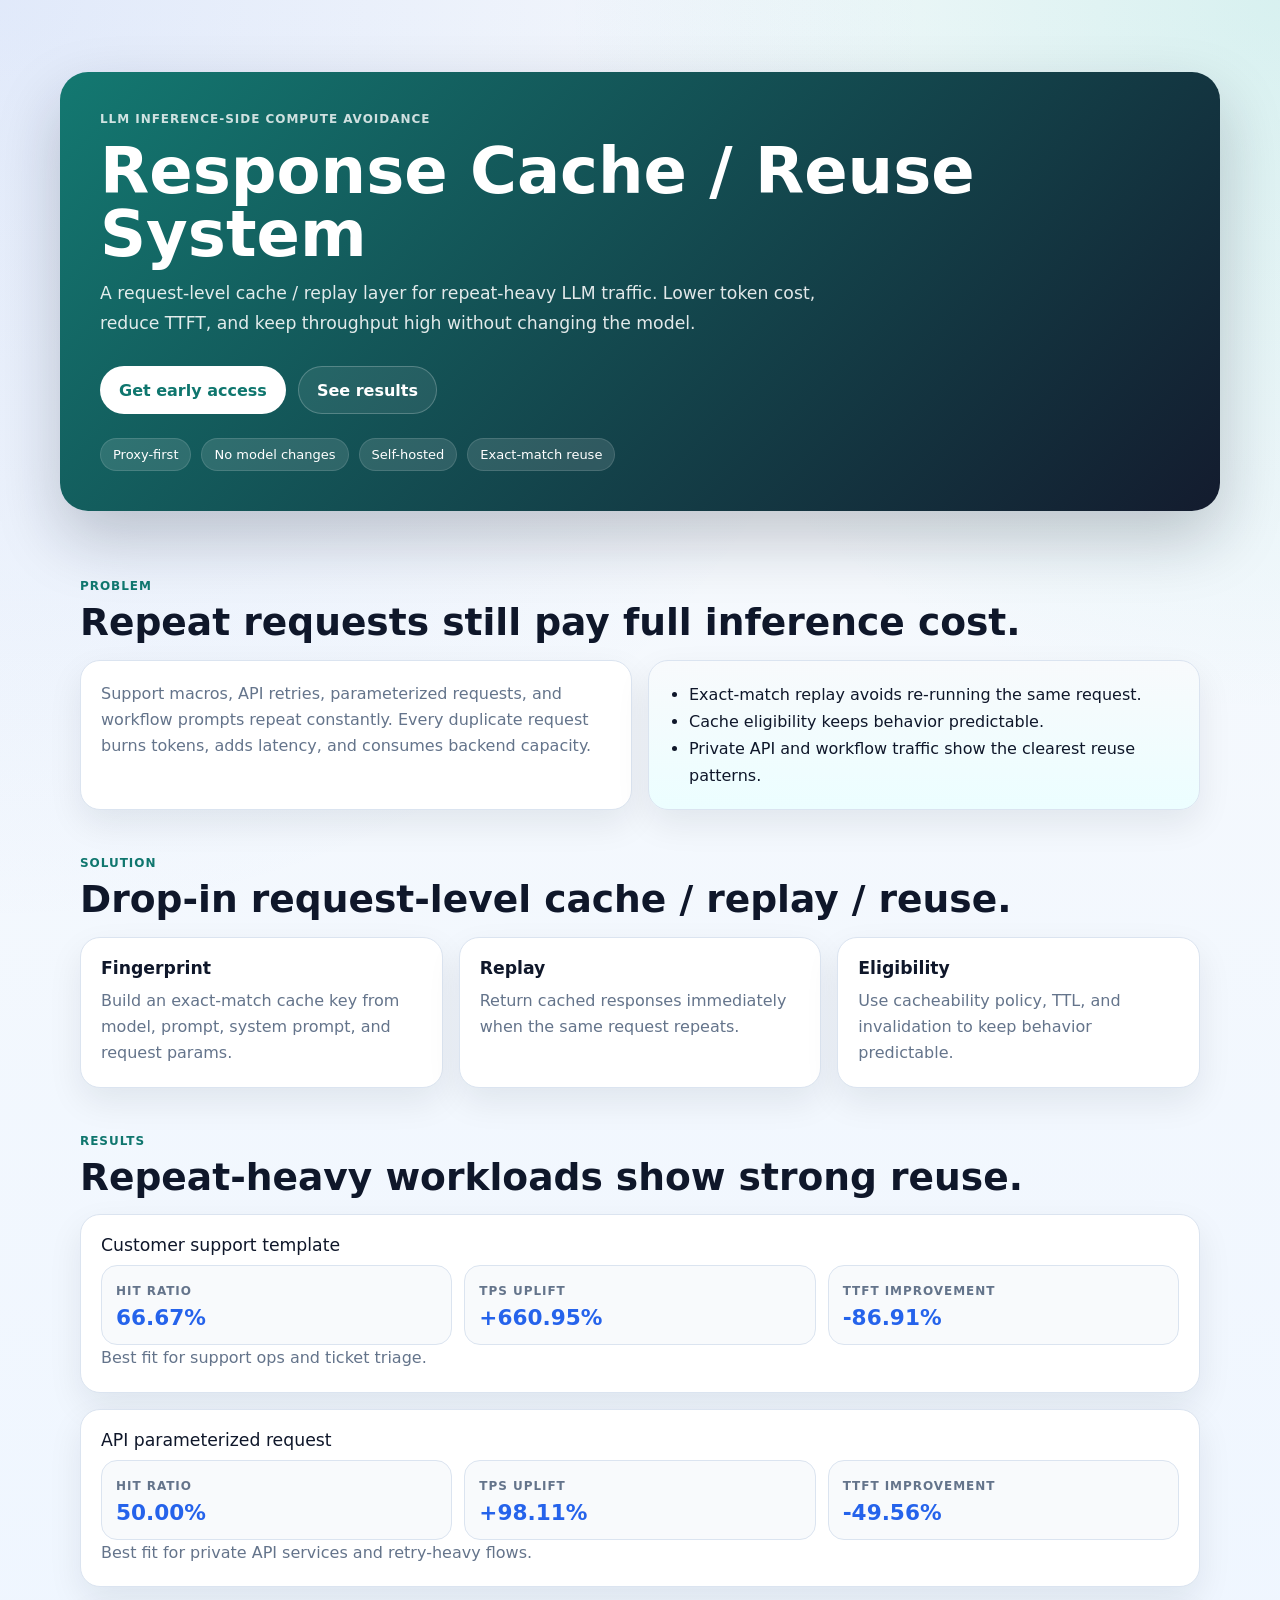
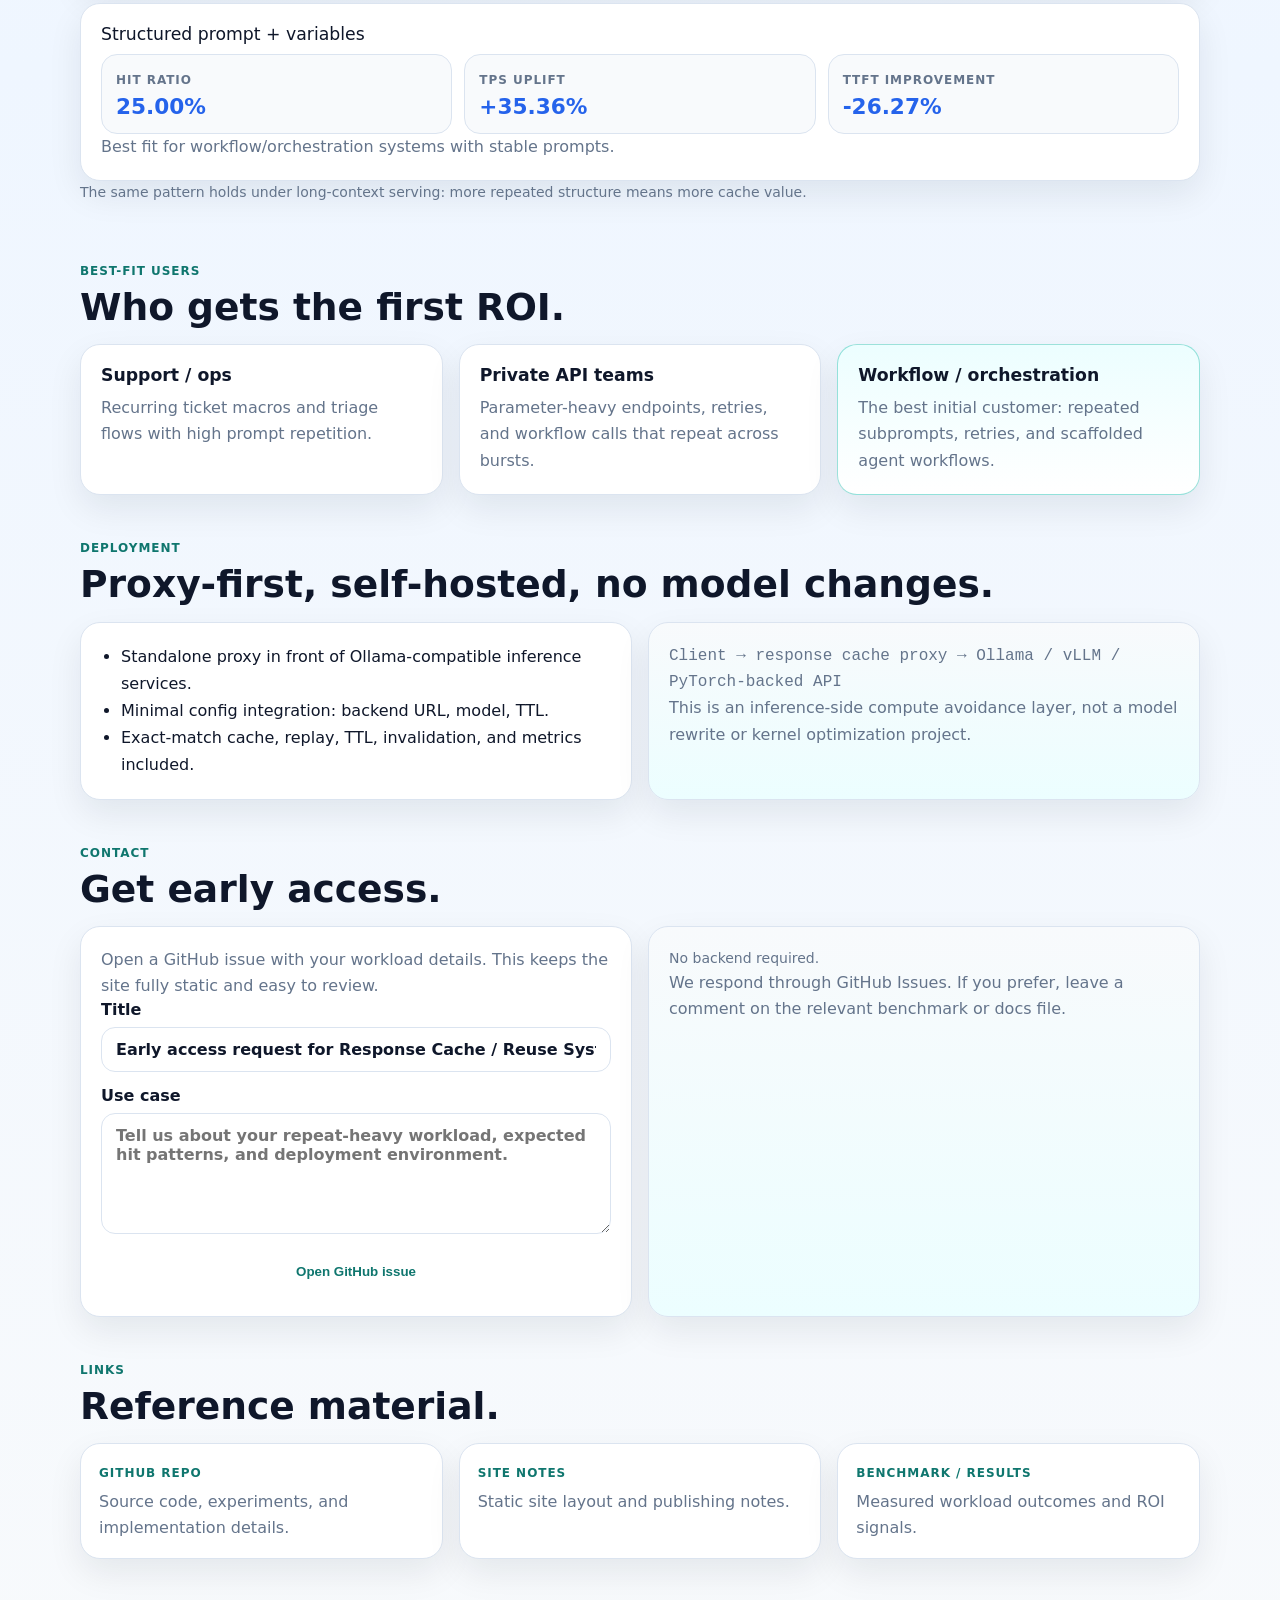
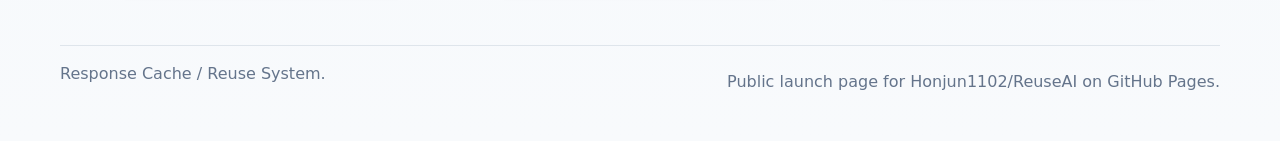
==== index.html @ e34b6282 "Initial public ReuseAI site" ====
<!doctype html>
<html lang="en">
<head>
  <meta charset="utf-8" />
  <meta name="viewport" content="width=device-width, initial-scale=1" />
  <meta name="description" content="Response Cache / Reuse System for repeat-heavy LLM workloads. A proxy-first request cache that reduces repeat inference cost and improves TTFT, throughput, and token cost." />
  <title>Response Cache / Reuse System</title>
  <link rel="stylesheet" href="styles.css" />
</head>
<body>
  <header class="hero">
    <div class="hero__inner">
      <div class="eyebrow">LLM inference-side compute avoidance</div>
      <h1>Response Cache / Reuse System</h1>
      <p class="hero__lede">
        A request-level cache / replay layer for repeat-heavy LLM traffic. Lower token cost, reduce TTFT,
        and keep throughput high without changing the model.
      </p>
      <div class="hero__actions">
        <a class="btn btn--primary" href="#contact">Get early access</a>
        <a class="btn btn--ghost" href="#results">See results</a>
      </div>
      <div class="hero__meta">
        <span>Proxy-first</span>
        <span>No model changes</span>
        <span>Self-hosted</span>
        <span>Exact-match reuse</span>
      </div>
    </div>
  </header>

  <main class="page">
    <section class="section" id="problem">
      <div class="section__heading">
        <span class="section__eyebrow">Problem</span>
        <h2>Repeat requests still pay full inference cost.</h2>
      </div>
      <div class="grid grid--2">
        <article class="panel">
          <p>
            Support macros, API retries, parameterized requests, and workflow prompts repeat constantly.
            Every duplicate request burns tokens, adds latency, and consumes backend capacity.
          </p>
        </article>
        <article class="panel panel--accent">
          <ul class="checklist">
            <li>Exact-match replay avoids re-running the same request.</li>
            <li>Cache eligibility keeps behavior predictable.</li>
            <li>Private API and workflow traffic show the clearest reuse patterns.</li>
          </ul>
        </article>
      </div>
    </section>

    <section class="section" id="solution">
      <div class="section__heading">
        <span class="section__eyebrow">Solution</span>
        <h2>Drop-in request-level cache / replay / reuse.</h2>
      </div>
      <div class="grid grid--3">
        <article class="feature">
          <h3>Fingerprint</h3>
          <p>Build an exact-match cache key from model, prompt, system prompt, and request params.</p>
        </article>
        <article class="feature">
          <h3>Replay</h3>
          <p>Return cached responses immediately when the same request repeats.</p>
        </article>
        <article class="feature">
          <h3>Eligibility</h3>
          <p>Use cacheability policy, TTL, and invalidation to keep behavior predictable.</p>
        </article>
      </div>
    </section>

    <section class="section" id="results">
      <div class="section__heading">
        <span class="section__eyebrow">Results</span>
        <h2>Repeat-heavy workloads show strong reuse.</h2>
      </div>
      <div class="results-grid">
        <article class="result-card">
          <div class="result-card__title">Customer support template</div>
          <div class="metric-row">
            <div class="metric">
              <span class="metric__label">Hit ratio</span>
              <span class="metric__value">66.67%</span>
            </div>
            <div class="metric">
              <span class="metric__label">TPS uplift</span>
              <span class="metric__value">+660.95%</span>
            </div>
            <div class="metric">
              <span class="metric__label">TTFT improvement</span>
              <span class="metric__value">-86.91%</span>
            </div>
          </div>
          <p class="result-card__note">Best fit for support ops and ticket triage.</p>
        </article>

        <article class="result-card">
          <div class="result-card__title">API parameterized request</div>
          <div class="metric-row">
            <div class="metric">
              <span class="metric__label">Hit ratio</span>
              <span class="metric__value">50.00%</span>
            </div>
            <div class="metric">
              <span class="metric__label">TPS uplift</span>
              <span class="metric__value">+98.11%</span>
            </div>
            <div class="metric">
              <span class="metric__label">TTFT improvement</span>
              <span class="metric__value">-49.56%</span>
            </div>
          </div>
          <p class="result-card__note">Best fit for private API services and retry-heavy flows.</p>
        </article>

        <article class="result-card">
          <div class="result-card__title">Structured prompt + variables</div>
          <div class="metric-row">
            <div class="metric">
              <span class="metric__label">Hit ratio</span>
              <span class="metric__value">25.00%</span>
            </div>
            <div class="metric">
              <span class="metric__label">TPS uplift</span>
              <span class="metric__value">+35.36%</span>
            </div>
            <div class="metric">
              <span class="metric__label">TTFT improvement</span>
              <span class="metric__value">-26.27%</span>
            </div>
          </div>
          <p class="result-card__note">Best fit for workflow/orchestration systems with stable prompts.</p>
        </article>
      </div>
      <p class="section__note">
        The same pattern holds under long-context serving: more repeated structure means more cache value.
      </p>
    </section>

    <section class="section" id="users">
      <div class="section__heading">
        <span class="section__eyebrow">Best-fit users</span>
        <h2>Who gets the first ROI.</h2>
      </div>
      <div class="grid grid--3">
        <article class="persona">
          <h3>Support / ops</h3>
          <p>Recurring ticket macros and triage flows with high prompt repetition.</p>
        </article>
        <article class="persona">
          <h3>Private API teams</h3>
          <p>Parameter-heavy endpoints, retries, and workflow calls that repeat across bursts.</p>
        </article>
        <article class="persona persona--primary">
          <h3>Workflow / orchestration</h3>
          <p>The best initial customer: repeated subprompts, retries, and scaffolded agent workflows.</p>
        </article>
      </div>
    </section>

    <section class="section" id="deployment">
      <div class="section__heading">
        <span class="section__eyebrow">Deployment</span>
        <h2>Proxy-first, self-hosted, no model changes.</h2>
      </div>
      <div class="grid grid--2">
        <article class="panel">
          <ul class="checklist">
            <li>Standalone proxy in front of Ollama-compatible inference services.</li>
            <li>Minimal config integration: backend URL, model, TTL.</li>
            <li>Exact-match cache, replay, TTL, invalidation, and metrics included.</li>
          </ul>
        </article>
        <article class="panel panel--accent">
          <p class="mono">
            Client → response cache proxy → Ollama / vLLM / PyTorch-backed API
          </p>
          <p>
            This is an inference-side compute avoidance layer, not a model rewrite or kernel optimization project.
          </p>
        </article>
      </div>
    </section>

    <section class="section" id="contact">
      <div class="section__heading">
        <span class="section__eyebrow">Contact</span>
        <h2>Get early access.</h2>
      </div>
      <div class="grid grid--2">
        <article class="panel">
          <p>Open a GitHub issue with your workload details. This keeps the site fully static and easy to review.</p>
          <form class="contact-form" action="https://github.com/Honjun1102/reuseai-site/issues/new" method="get" target="_blank" rel="noreferrer">
            <input type="hidden" name="labels" value="early-access" />
            <label>
              Title
              <input type="text" name="title" value="Early access request for Response Cache / Reuse System" />
            </label>
            <label>
              Use case
              <textarea name="body" rows="5" placeholder="Tell us about your repeat-heavy workload, expected hit patterns, and deployment environment."></textarea>
            </label>
            <button class="btn btn--primary" type="submit">Open GitHub issue</button>
          </form>
        </article>
        <article class="panel panel--accent">
          <p class="section__note">No backend required.</p>
          <p>We respond through GitHub Issues. If you prefer, leave a comment on the relevant benchmark or docs file.</p>
        </article>
      </div>
    </section>

    <section class="section" id="links">
      <div class="section__heading">
        <span class="section__eyebrow">Links</span>
        <h2>Reference material.</h2>
      </div>
      <div class="grid grid--3">
        <a class="link-card" href="https://github.com/Honjun1102/reuseai-site" target="_blank" rel="noreferrer">
          <span class="link-card__label">GitHub repo</span>
          <span class="link-card__text">Source code, experiments, and implementation details.</span>
        </a>
        <a class="link-card" href="site_public/README.md" target="_blank" rel="noreferrer">
          <span class="link-card__label">Site notes</span>
          <span class="link-card__text">Static site layout and publishing notes.</span>
        </a>
        <a class="link-card" href="https://github.com/Honjun1102/reuseai-site#results" target="_blank" rel="noreferrer">
          <span class="link-card__label">Benchmark / results</span>
          <span class="link-card__text">Measured workload outcomes and ROI signals.</span>
        </a>
      </div>
    </section>
  </main>

  <footer class="footer">
    <div class="footer__inner">
      <p>Response Cache / Reuse System.</p>
      <p class="footer__small">Public launch page for Honjun1102/ReuseAI on GitHub Pages.</p>
    </div>
  </footer>
</body>
</html>
---- styles.css ----
:root {
  --bg: #f8fafc;
  --bg-strong: #0f172a;
  --panel: #ffffff;
  --panel-2: #eff6ff;
  --border: #dbe4f0;
  --text: #0f172a;
  --muted: #64748b;
  --brand: #0f766e;
  --brand-2: #2563eb;
  --accent: #14b8a6;
  --shadow: 0 14px 34px rgba(15, 23, 42, 0.08);
  --radius-xl: 28px;
  --radius-lg: 20px;
  --radius-md: 16px;
  --radius-sm: 12px;
}

* { box-sizing: border-box; }

html {
  scroll-behavior: smooth;
}

body {
  margin: 0;
  font-family: Inter, ui-sans-serif, system-ui, -apple-system, BlinkMacSystemFont, "Segoe UI", sans-serif;
  color: var(--text);
  background:
    radial-gradient(circle at top left, rgba(37, 99, 235, 0.11), transparent 26%),
    radial-gradient(circle at top right, rgba(20, 184, 166, 0.14), transparent 20%),
    linear-gradient(180deg, #f8fafc 0%, #eff6ff 50%, #f8fafc 100%);
}

a {
  color: inherit;
}

.hero {
  padding: 72px 20px 24px;
}

.hero__inner,
.page,
.footer__inner {
  max-width: 1160px;
  margin: 0 auto;
}

.hero__inner {
  padding: 40px;
  border-radius: var(--radius-xl);
  background: linear-gradient(135deg, rgba(15, 118, 110, 0.98), rgba(15, 23, 42, 0.98));
  color: white;
  box-shadow: 0 28px 64px rgba(15, 23, 42, 0.22);
}

.eyebrow,
.section__eyebrow,
.link-card__label,
.metric__label {
  text-transform: uppercase;
  letter-spacing: 0.08em;
  font-size: 12px;
  font-weight: 800;
}

.eyebrow {
  color: rgba(255, 255, 255, 0.8);
}

h1,
h2,
h3,
p {
  margin-top: 0;
}

h1 {
  font-size: clamp(2.5rem, 5vw, 4.6rem);
  line-height: 0.98;
  margin: 14px 0 14px;
}

.hero__lede {
  max-width: 760px;
  font-size: 1.08rem;
  line-height: 1.7;
  color: rgba(255, 255, 255, 0.88);
}

.hero__actions {
  display: flex;
  flex-wrap: wrap;
  gap: 12px;
  margin-top: 28px;
}

.btn {
  display: inline-flex;
  align-items: center;
  justify-content: center;
  min-height: 48px;
  padding: 0 18px;
  border-radius: 999px;
  text-decoration: none;
  font-weight: 700;
  border: 1px solid transparent;
}

.btn--primary {
  background: white;
  color: var(--brand);
}

.btn--ghost {
  background: rgba(255, 255, 255, 0.08);
  color: white;
  border-color: rgba(255, 255, 255, 0.22);
}

.hero__meta {
  display: flex;
  flex-wrap: wrap;
  gap: 10px;
  margin-top: 24px;
}

.hero__meta span {
  padding: 8px 12px;
  border-radius: 999px;
  background: rgba(255, 255, 255, 0.12);
  border: 1px solid rgba(255, 255, 255, 0.12);
  font-size: 13px;
}

.page {
  padding: 8px 20px 56px;
}

.section {
  margin-top: 22px;
  padding: 10px 0;
}

.section__heading {
  margin: 0 0 16px;
}

.section__eyebrow {
  color: var(--brand);
}

.section h2 {
  margin: 8px 0 0;
  font-size: clamp(1.5rem, 3vw, 2.35rem);
  line-height: 1.1;
}

.section__note {
  color: var(--muted);
  font-size: 14px;
  line-height: 1.6;
}

.grid {
  display: grid;
  gap: 16px;
}

.grid--2 {
  grid-template-columns: repeat(2, minmax(0, 1fr));
}

.grid--3 {
  grid-template-columns: repeat(3, minmax(0, 1fr));
}

.panel,
.feature,
.persona,
.result-card,
.link-card {
  background: var(--panel);
  border: 1px solid var(--border);
  border-radius: var(--radius-lg);
  box-shadow: var(--shadow);
}

.panel,
.feature,
.persona {
  padding: 20px;
}

.panel--accent {
  background: linear-gradient(180deg, #f8fafc 0%, #ecfeff 100%);
}

.checklist {
  margin: 0;
  padding-left: 20px;
  line-height: 1.7;
  color: var(--text);
}

.feature h3,
.persona h3,
.result-card__title {
  margin-bottom: 10px;
  font-size: 1.08rem;
}

.feature p,
.persona p,
.panel p,
.result-card__note {
  color: var(--muted);
  line-height: 1.65;
  margin-bottom: 0;
}

.results-grid {
  display: grid;
  gap: 16px;
}

.result-card {
  padding: 20px;
}

.metric-row {
  display: grid;
  grid-template-columns: repeat(3, minmax(0, 1fr));
  gap: 12px;
}

.metric {
  padding: 14px;
  border-radius: var(--radius-md);
  background: #f8fafc;
  border: 1px solid var(--border);
}

.metric__label {
  color: var(--muted);
}

.metric__value {
  display: block;
  margin-top: 6px;
  font-size: 1.35rem;
  font-weight: 800;
  color: var(--brand-2);
}

.link-card {
  display: block;
  text-decoration: none;
  padding: 18px;
  transition: transform 0.15s ease, border-color 0.15s ease;
}

.link-card:hover {
  transform: translateY(-2px);
  border-color: rgba(37, 99, 235, 0.42);
}

.link-card__label {
  color: var(--brand);
}

.link-card__text {
  display: block;
  margin-top: 8px;
  color: var(--muted);
  line-height: 1.6;
}

.persona--primary {
  border-color: rgba(20, 184, 166, 0.42);
  background: linear-gradient(180deg, #ecfeff 0%, #ffffff 100%);
}

.mono {
  font-family: ui-monospace, SFMono-Regular, Menlo, Monaco, Consolas, monospace;
}

.contact-form {
  display: grid;
  gap: 14px;
}

.contact-form label {
  display: grid;
  gap: 8px;
  font-weight: 700;
  color: var(--text);
}

.contact-form input,
.contact-form textarea {
  width: 100%;
  border: 1px solid var(--border);
  border-radius: 14px;
  padding: 12px 14px;
  font: inherit;
  background: white;
  color: var(--text);
}

.contact-form input:focus,
.contact-form textarea:focus {
  outline: 2px solid rgba(37, 99, 235, 0.22);
  border-color: rgba(37, 99, 235, 0.48);
}

.footer {
  padding: 20px 20px 42px;
}

.footer__inner {
  padding-top: 18px;
  border-top: 1px solid rgba(148, 163, 184, 0.25);
  color: var(--muted);
  display: flex;
  flex-wrap: wrap;
  align-items: center;
  justify-content: space-between;
  gap: 10px;
}

.footer__small {
  margin-bottom: 0;
}

@media (max-width: 920px) {
  .grid--2,
  .grid--3,
  .metric-row {
    grid-template-columns: 1fr;
  }

  .hero {
    padding-top: 20px;
  }

  .hero__inner {
    padding: 28px 20px;
  }
}

@media (prefers-reduced-motion: reduce) {
  html {
    scroll-behavior: auto;
  }

  .link-card {
    transition: none;
  }
}
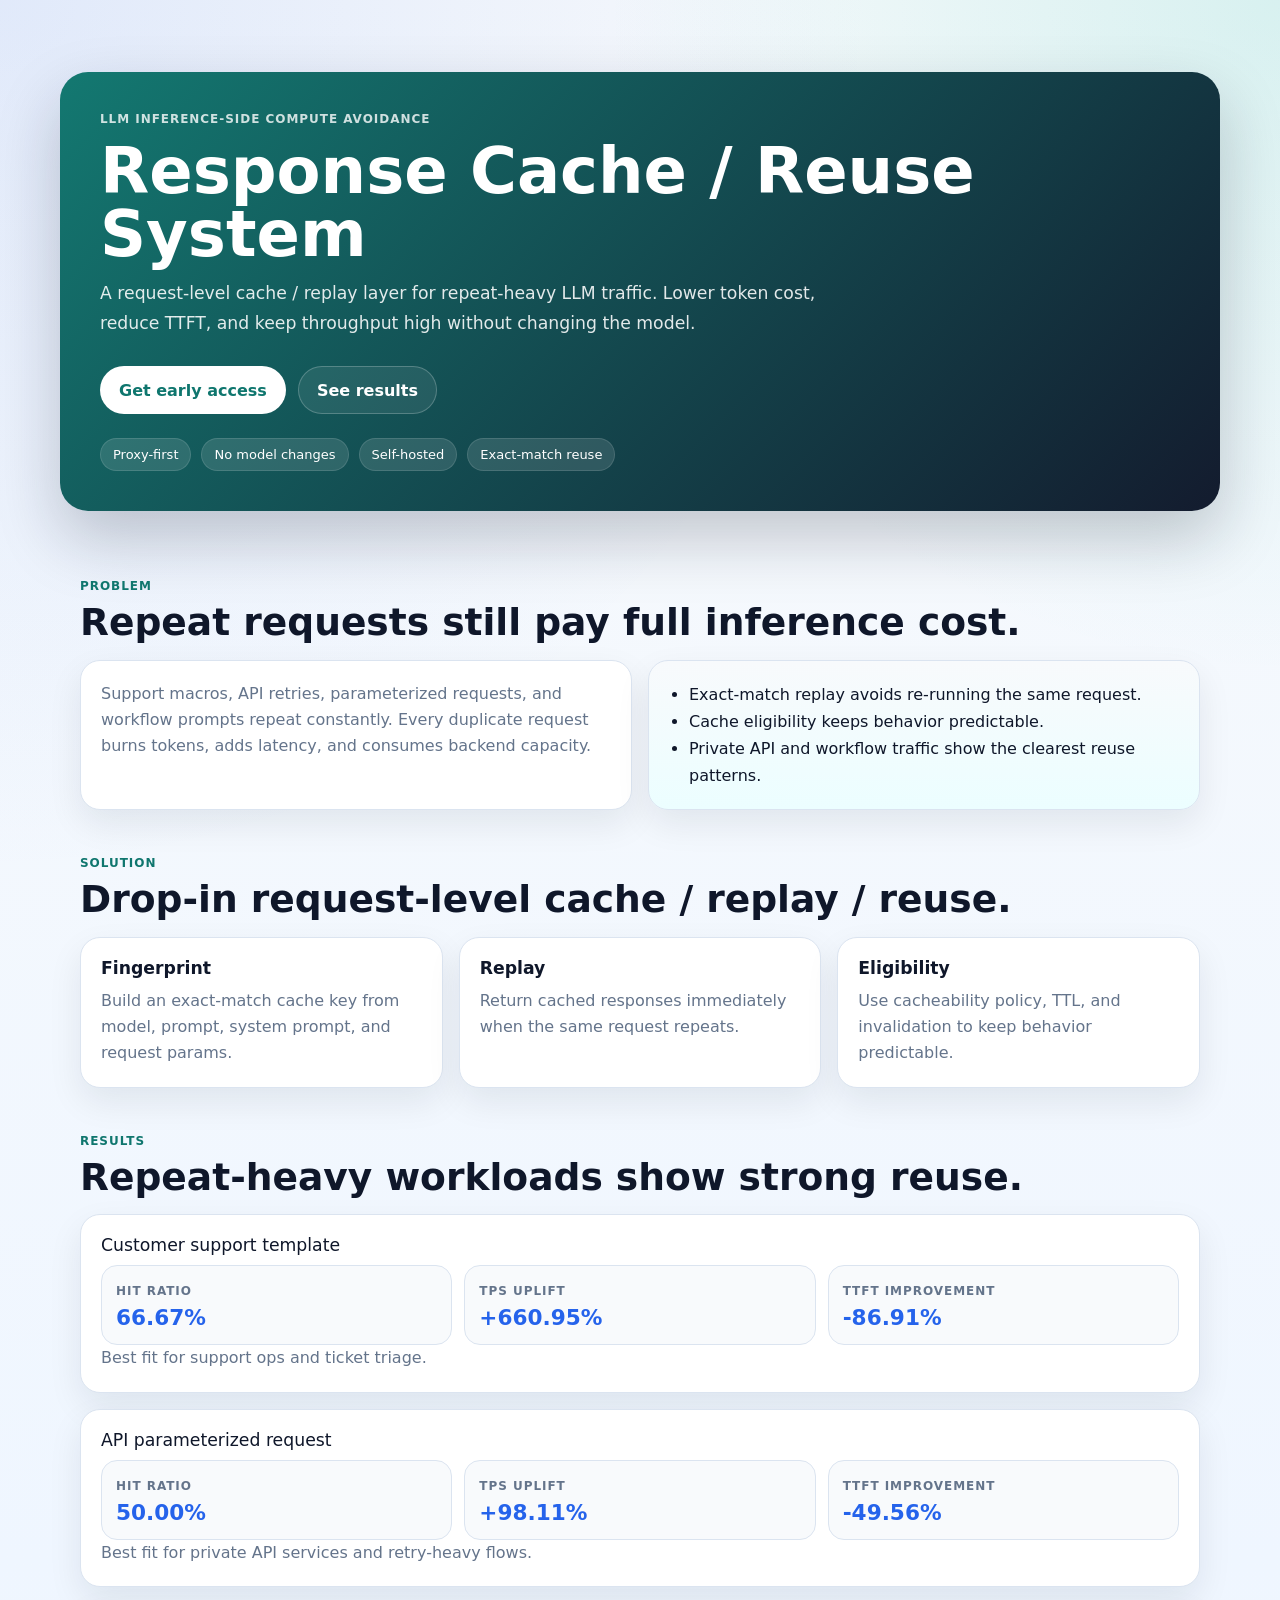
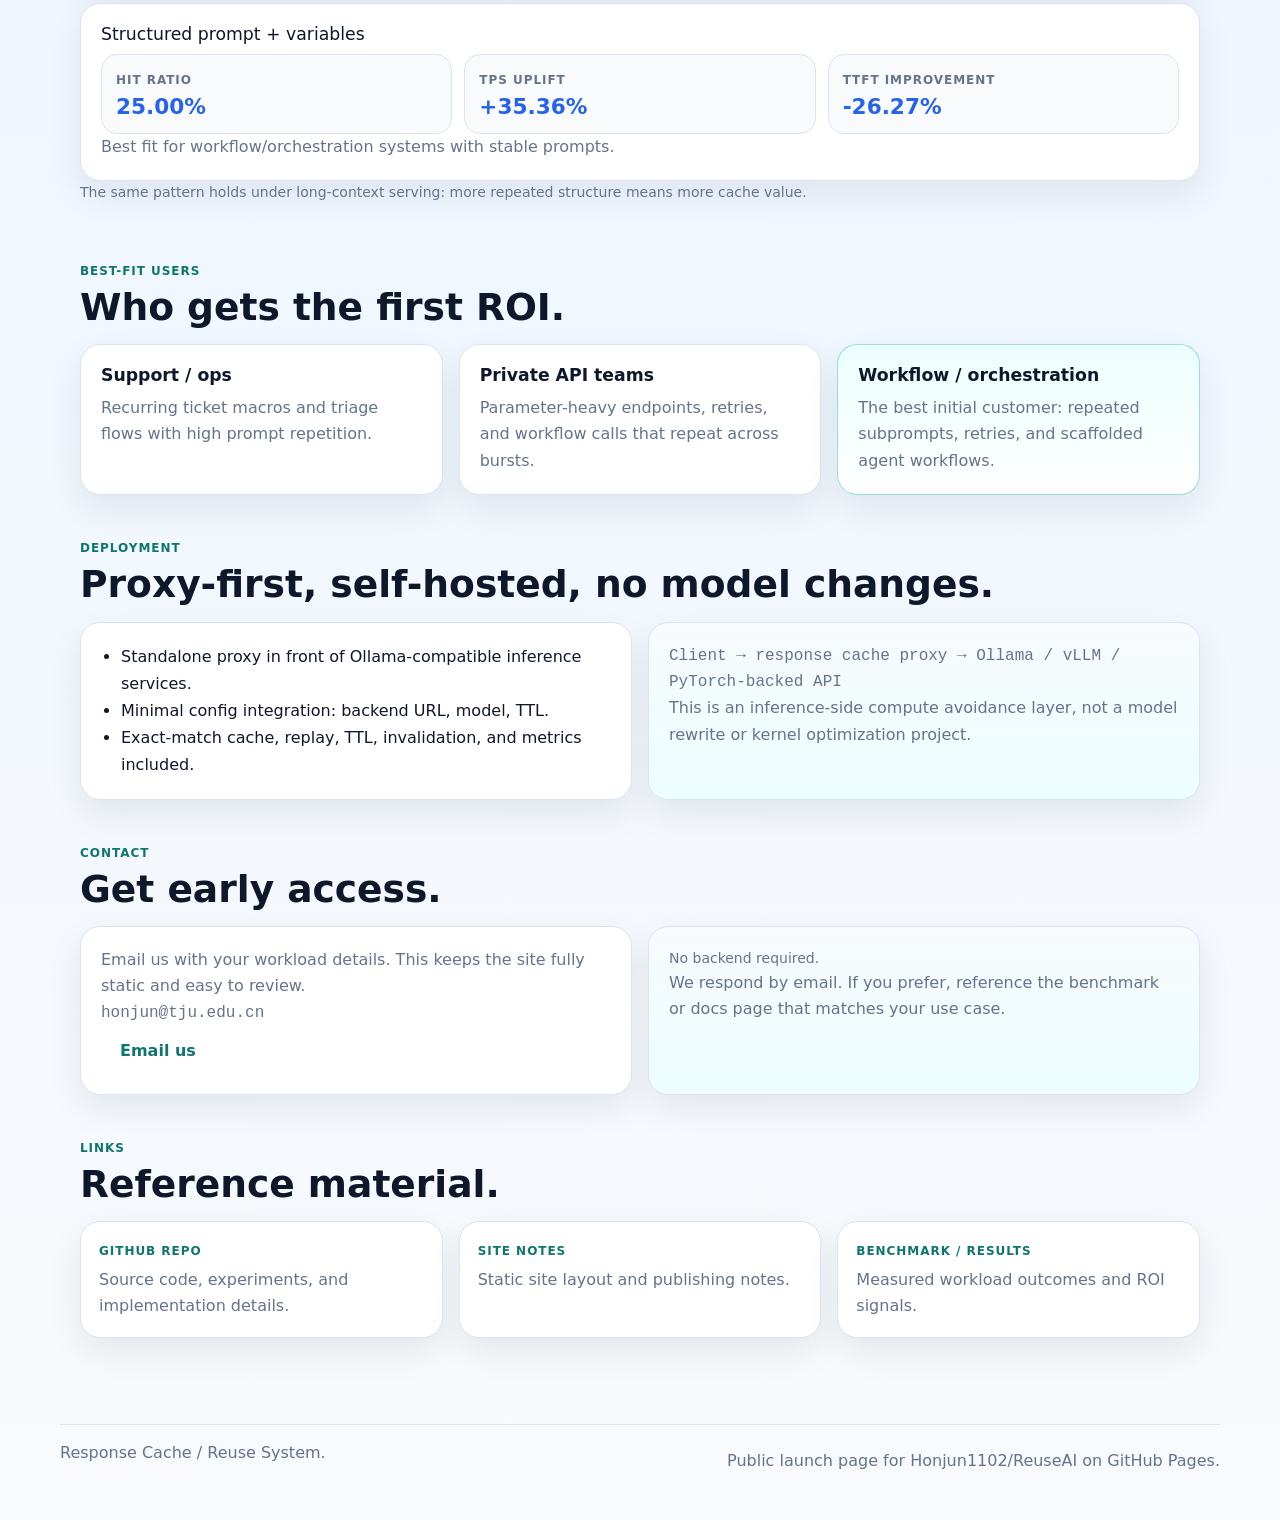
==== commit ef3b4a10: "Replace contact issue form with email" ====
--- a/index.html
+++ b/index.html
@@ -193,23 +193,18 @@
       </div>
       <div class="grid grid--2">
         <article class="panel">
-          <p>Open a GitHub issue with your workload details. This keeps the site fully static and easy to review.</p>
-          <form class="contact-form" action="https://github.com/Honjun1102/reuseai-site/issues/new" method="get" target="_blank" rel="noreferrer">
-            <input type="hidden" name="labels" value="early-access" />
-            <label>
-              Title
-              <input type="text" name="title" value="Early access request for Response Cache / Reuse System" />
-            </label>
-            <label>
-              Use case
-              <textarea name="body" rows="5" placeholder="Tell us about your repeat-heavy workload, expected hit patterns, and deployment environment."></textarea>
-            </label>
-            <button class="btn btn--primary" type="submit">Open GitHub issue</button>
-          </form>
+          <p>Email us with your workload details. This keeps the site fully static and easy to review.</p>
+          <p class="mono">honjun@tju.edu.cn</p>
+          <a
+            class="btn btn--primary"
+            href="mailto:honjun@tju.edu.cn?subject=Early%20access%20request%20for%20Response%20Cache%20%2F%20Reuse%20System&body=Tell%20us%20about%20your%20repeat-heavy%20workload%2C%20expected%20hit%20patterns%2C%20and%20deployment%20environment."
+          >
+            Email us
+          </a>
         </article>
         <article class="panel panel--accent">
           <p class="section__note">No backend required.</p>
-          <p>We respond through GitHub Issues. If you prefer, leave a comment on the relevant benchmark or docs file.</p>
+          <p>We respond by email. If you prefer, reference the benchmark or docs page that matches your use case.</p>
         </article>
       </div>
     </section>
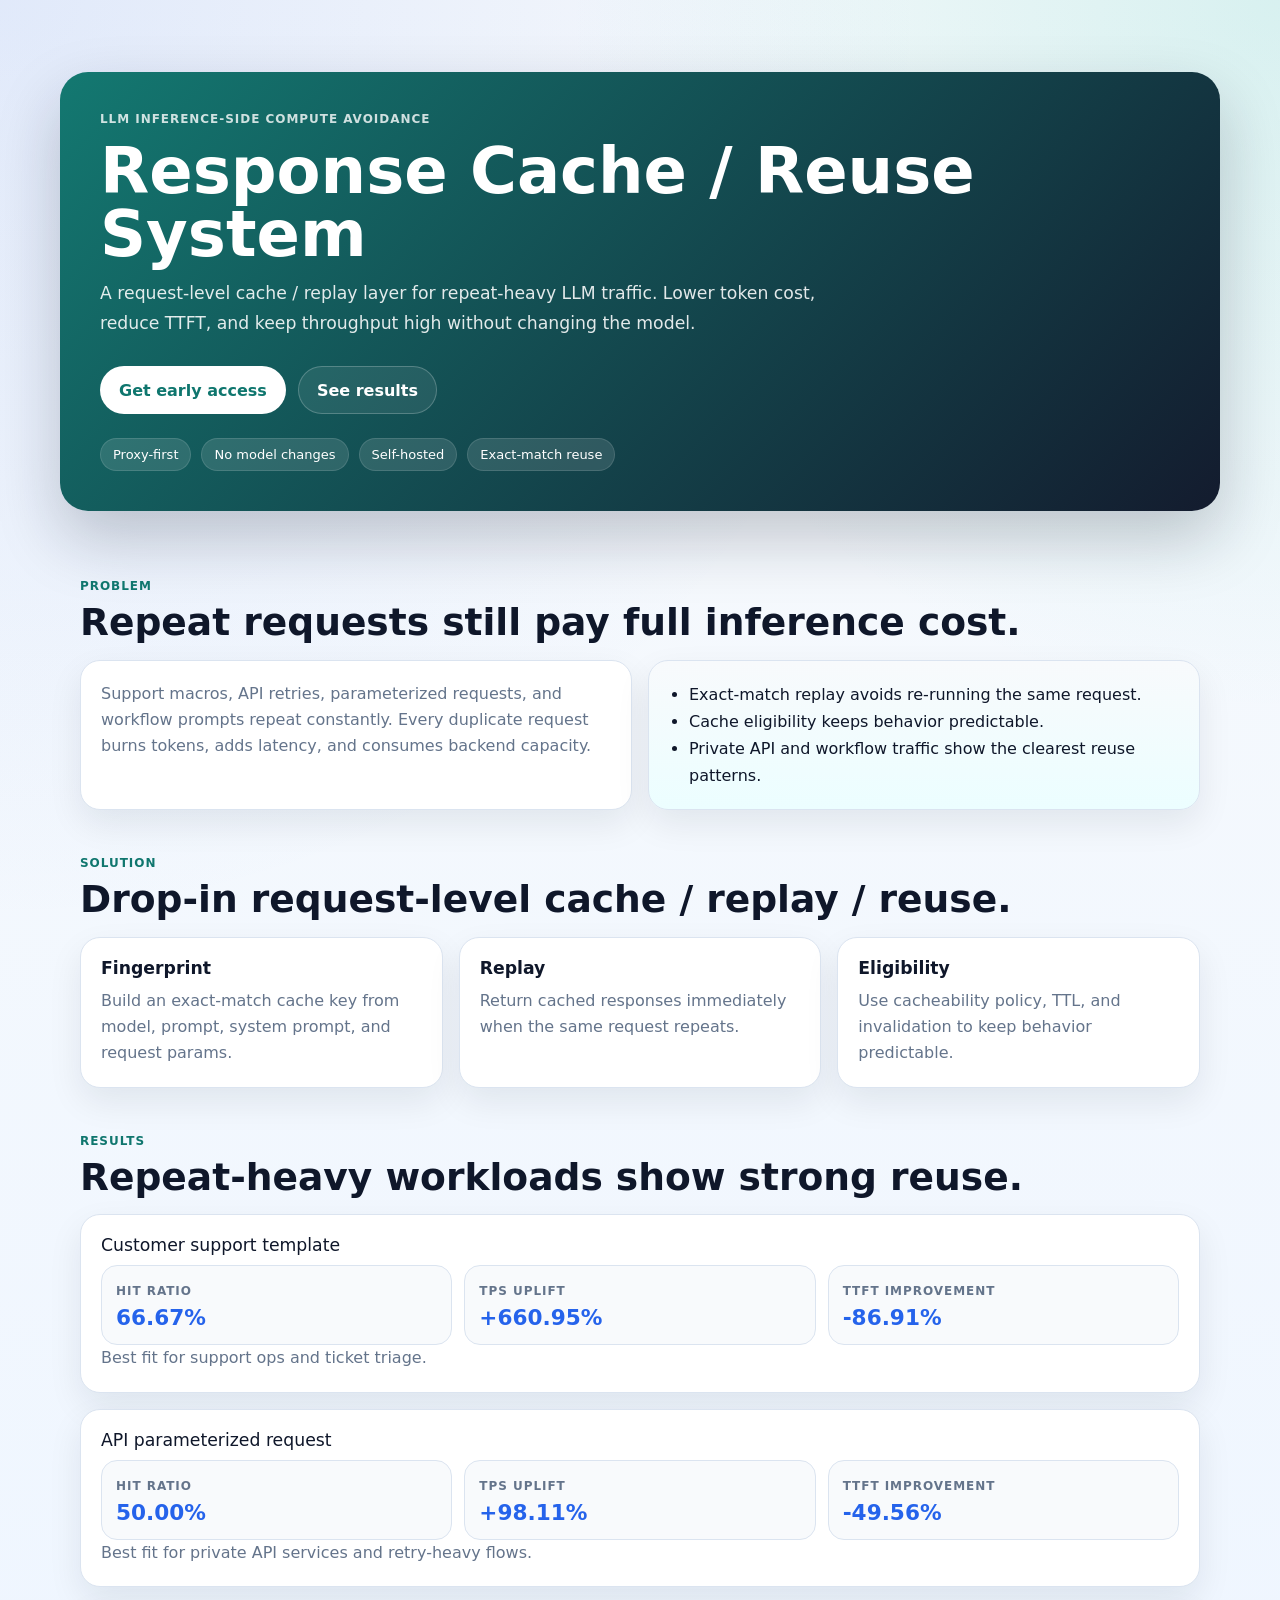
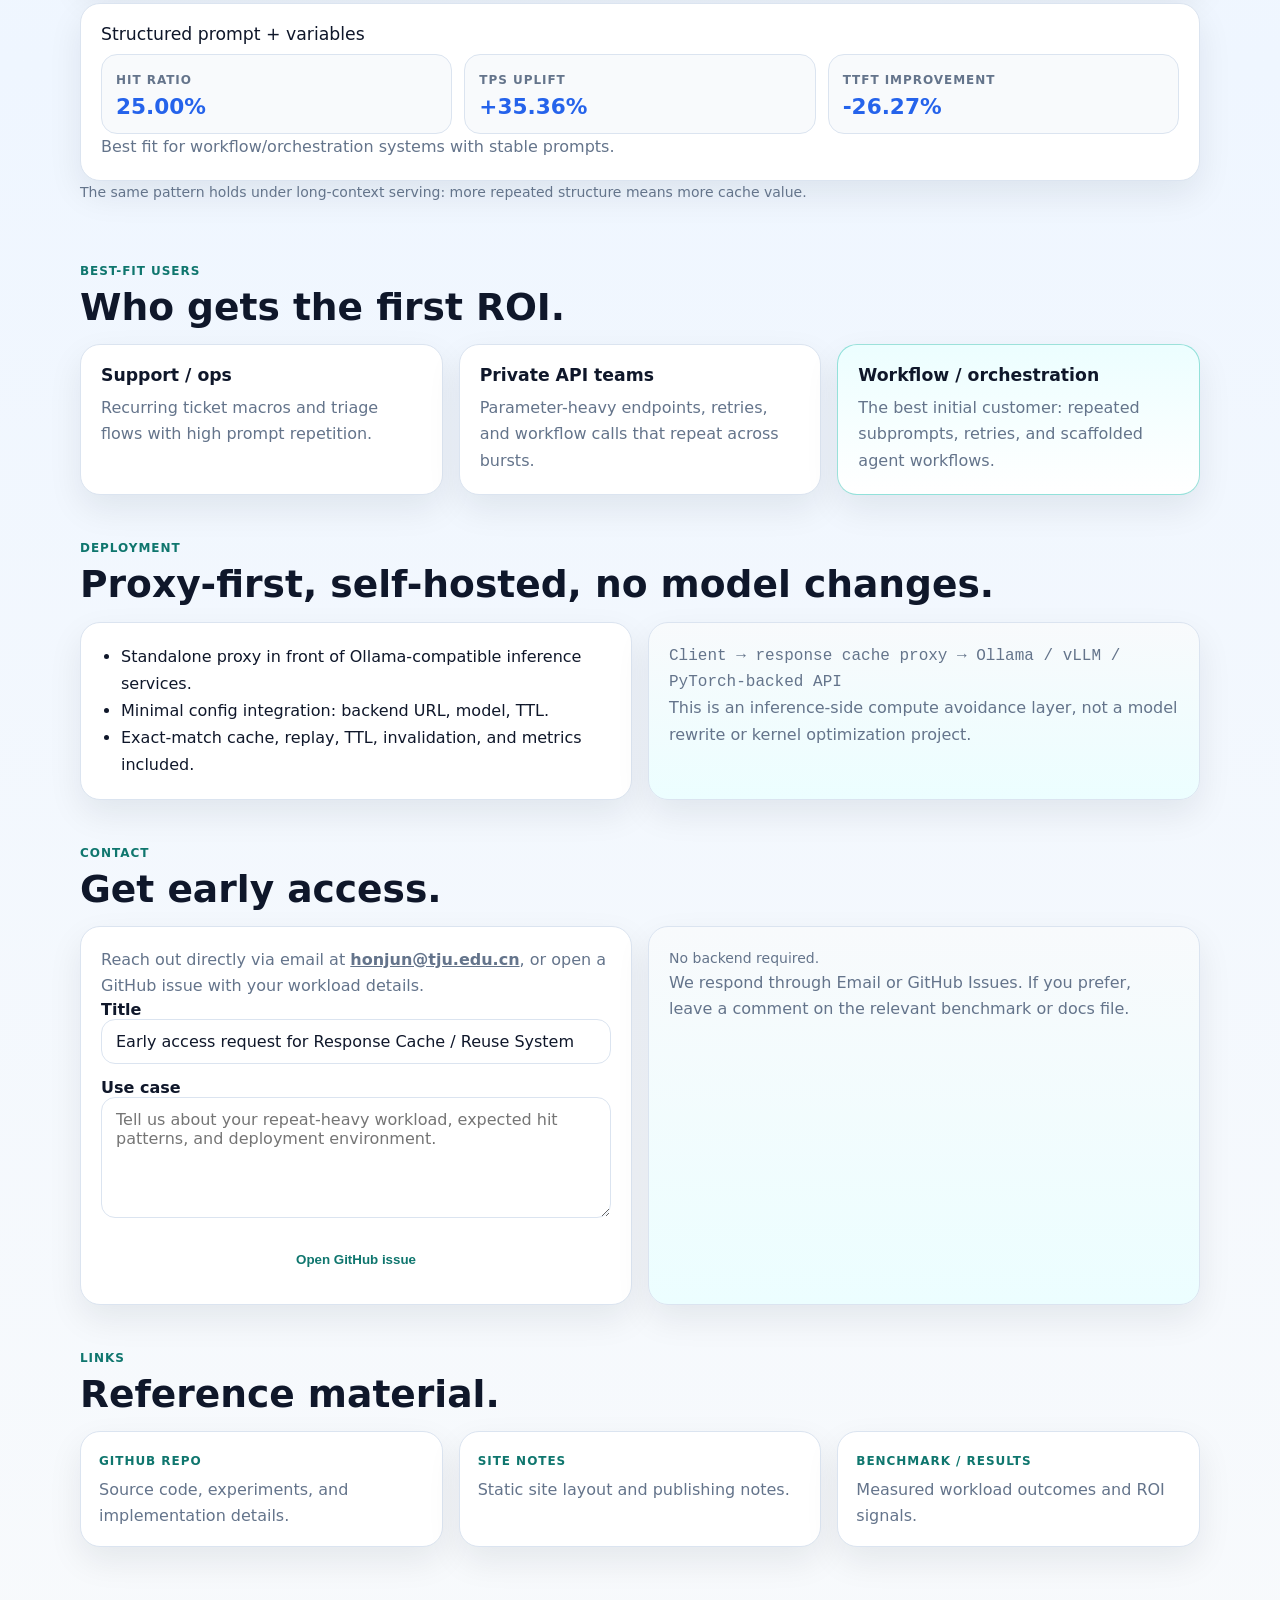
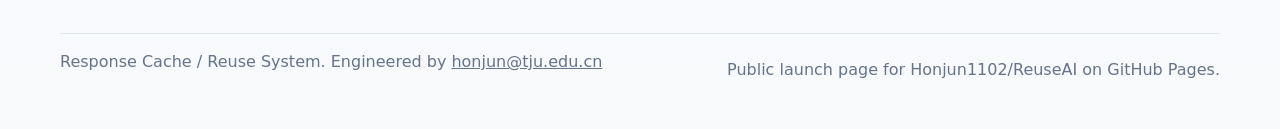
==== commit 9d8a308b: "Update public homepage content" ====
--- a/index.html
+++ b/index.html
@@ -4,7 +4,14 @@
   <meta charset="utf-8" />
   <meta name="viewport" content="width=device-width, initial-scale=1" />
   <meta name="description" content="Response Cache / Reuse System for repeat-heavy LLM workloads. A proxy-first request cache that reduces repeat inference cost and improves TTFT, throughput, and token cost." />
-  <title>Response Cache / Reuse System</title>
+  <meta name="author" content="Honjun" />
+  <meta name="keywords" content="LLM, AI, inference, cache, proxy, Ollama, vLLM, API optimization" />
+
+  <meta property="og:title" content="Response Cache / Reuse System for LLMs" />
+  <meta property="og:description" content="Lower token cost, reduce TTFT, and keep throughput high without changing the model." />
+  <meta property="og:type" content="website" />
+
+  <title>Response Cache / Reuse System | LLM Inference Optimization</title>
   <link rel="stylesheet" href="styles.css" />
 </head>
 <body>
@@ -177,7 +184,7 @@
         </article>
         <article class="panel panel--accent">
           <p class="mono">
-            Client → response cache proxy → Ollama / vLLM / PyTorch-backed API
+            Client &rarr; response cache proxy &rarr; Ollama / vLLM / PyTorch-backed API
           </p>
           <p>
             This is an inference-side compute avoidance layer, not a model rewrite or kernel optimization project.
@@ -193,18 +200,24 @@
       </div>
       <div class="grid grid--2">
         <article class="panel">
-          <p>Email us with your workload details. This keeps the site fully static and easy to review.</p>
-          <p class="mono">honjun@tju.edu.cn</p>
-          <a
-            class="btn btn--primary"
-            href="mailto:honjun@tju.edu.cn?subject=Early%20access%20request%20for%20Response%20Cache%20%2F%20Reuse%20System&body=Tell%20us%20about%20your%20repeat-heavy%20workload%2C%20expected%20hit%20patterns%2C%20and%20deployment%20environment."
-          >
-            Email us
-          </a>
+          <p>Reach out directly via email at <a href="mailto:honjun@tju.edu.cn" style="font-weight: bold; text-decoration: underline;">honjun@tju.edu.cn</a>, or open a GitHub issue with your workload details.</p>
+
+          <form class="contact-form" action="https://github.com/Honjun1102/reuseai-site/issues/new" method="get" target="_blank" rel="noreferrer">
+            <input type="hidden" name="labels" value="early-access" />
+            <div class="form-group">
+              <label for="issue-title">Title</label>
+              <input type="text" id="issue-title" name="title" value="Early access request for Response Cache / Reuse System" />
+            </div>
+            <div class="form-group">
+              <label for="issue-body">Use case</label>
+              <textarea id="issue-body" name="body" rows="5" placeholder="Tell us about your repeat-heavy workload, expected hit patterns, and deployment environment."></textarea>
+            </div>
+            <button class="btn btn--primary" type="submit">Open GitHub issue</button>
+          </form>
         </article>
         <article class="panel panel--accent">
           <p class="section__note">No backend required.</p>
-          <p>We respond by email. If you prefer, reference the benchmark or docs page that matches your use case.</p>
+          <p>We respond through Email or GitHub Issues. If you prefer, leave a comment on the relevant benchmark or docs file.</p>
         </article>
       </div>
     </section>
@@ -219,7 +232,7 @@
           <span class="link-card__label">GitHub repo</span>
           <span class="link-card__text">Source code, experiments, and implementation details.</span>
         </a>
-        <a class="link-card" href="site_public/README.md" target="_blank" rel="noreferrer">
+        <a class="link-card" href="README.md" target="_blank" rel="noreferrer">
           <span class="link-card__label">Site notes</span>
           <span class="link-card__text">Static site layout and publishing notes.</span>
         </a>
@@ -233,7 +246,7 @@
 
   <footer class="footer">
     <div class="footer__inner">
-      <p>Response Cache / Reuse System.</p>
+      <p>Response Cache / Reuse System. Engineered by <a href="mailto:honjun@tju.edu.cn">honjun@tju.edu.cn</a></p>
       <p class="footer__small">Public launch page for Honjun1102/ReuseAI on GitHub Pages.</p>
     </div>
   </footer>
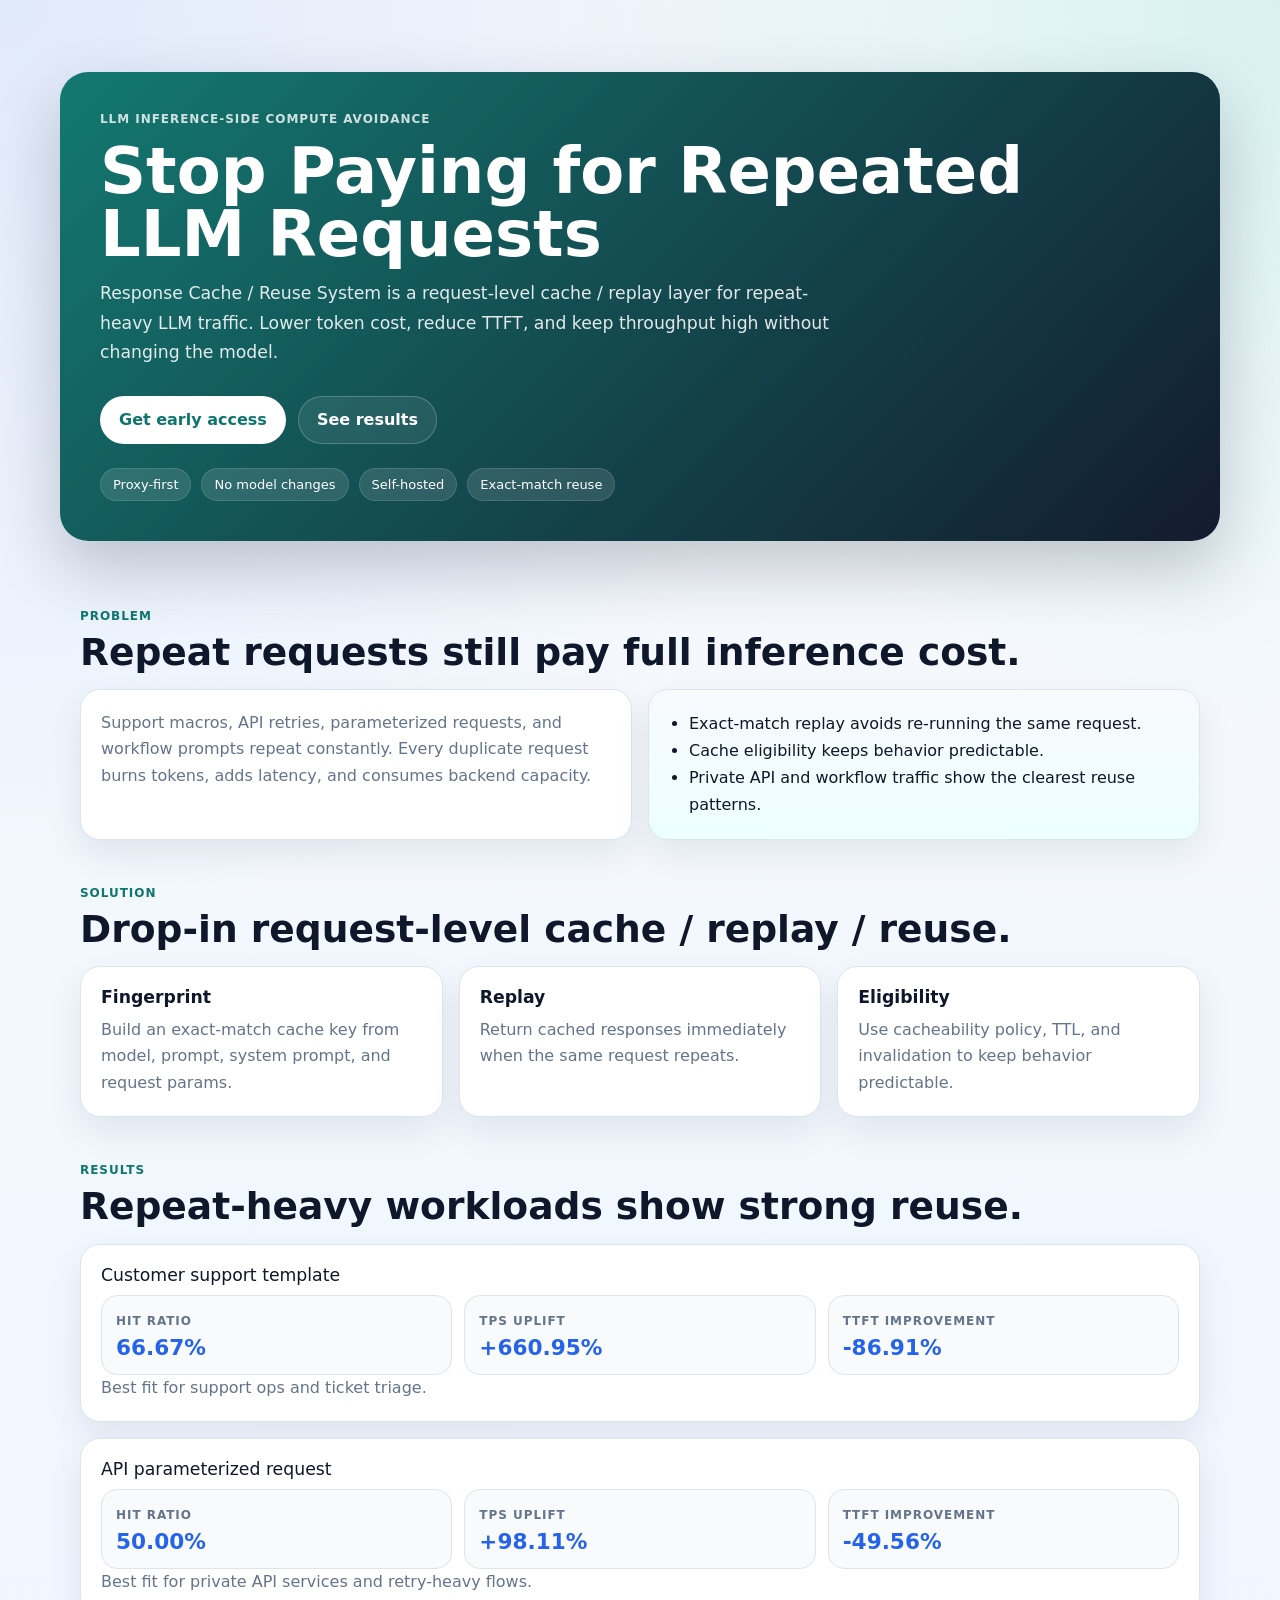
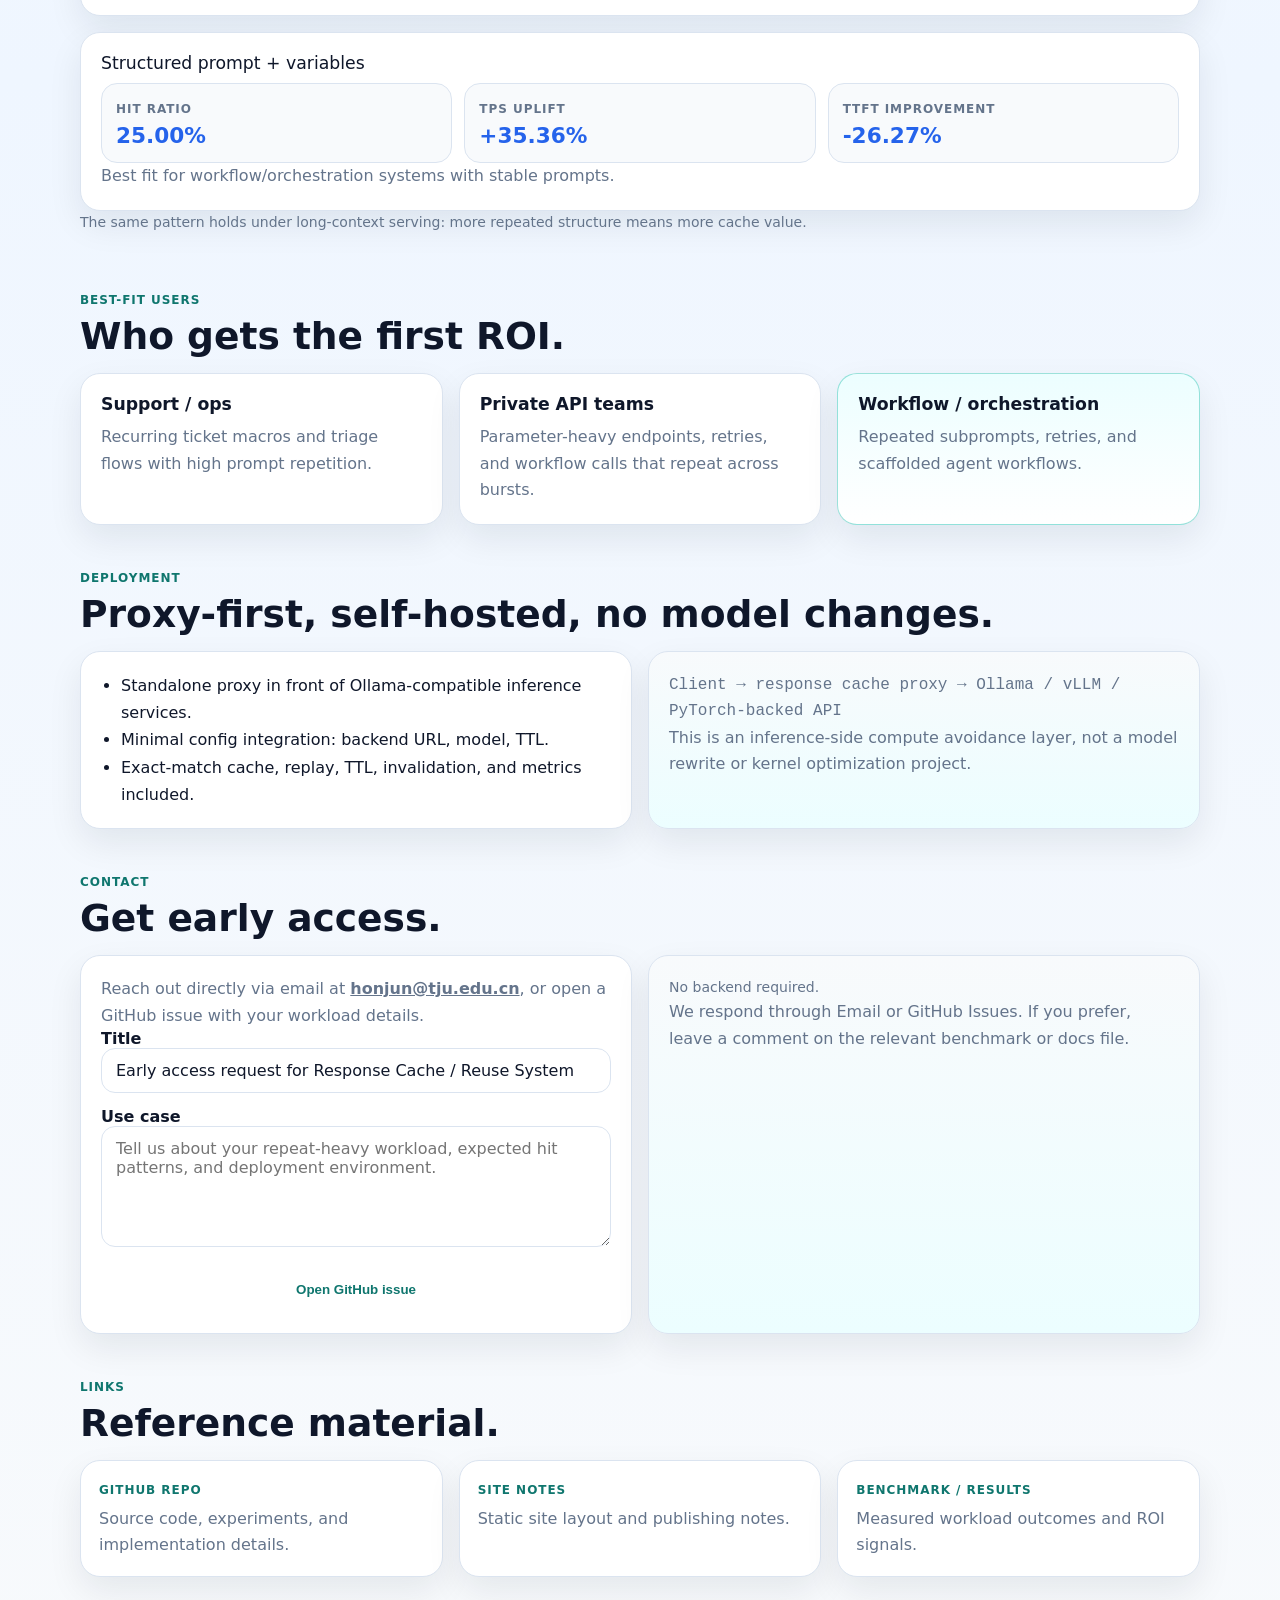
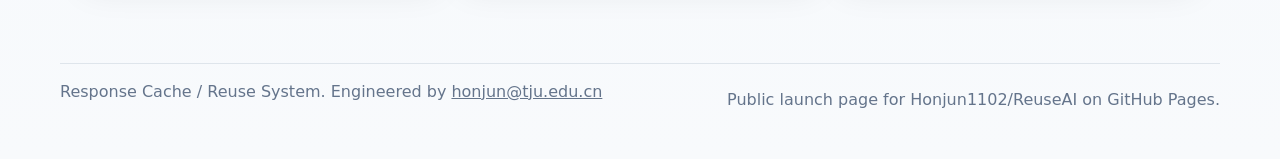
==== commit eafd56ff: "Refine hero value proposition and user priority" ====
--- a/index.html
+++ b/index.html
@@ -18,10 +18,10 @@
   <header class="hero">
     <div class="hero__inner">
       <div class="eyebrow">LLM inference-side compute avoidance</div>
-      <h1>Response Cache / Reuse System</h1>
+      <h1>Stop Paying for Repeated LLM Requests</h1>
       <p class="hero__lede">
-        A request-level cache / replay layer for repeat-heavy LLM traffic. Lower token cost, reduce TTFT,
-        and keep throughput high without changing the model.
+        Response Cache / Reuse System is a request-level cache / replay layer for repeat-heavy LLM traffic.
+        Lower token cost, reduce TTFT, and keep throughput high without changing the model.
       </p>
       <div class="hero__actions">
         <a class="btn btn--primary" href="#contact">Get early access</a>
@@ -164,7 +164,7 @@
         </article>
         <article class="persona persona--primary">
           <h3>Workflow / orchestration</h3>
-          <p>The best initial customer: repeated subprompts, retries, and scaffolded agent workflows.</p>
+          <p>Repeated subprompts, retries, and scaffolded agent workflows.</p>
         </article>
       </div>
     </section>
@@ -202,7 +202,7 @@
         <article class="panel">
           <p>Reach out directly via email at <a href="mailto:honjun@tju.edu.cn" style="font-weight: bold; text-decoration: underline;">honjun@tju.edu.cn</a>, or open a GitHub issue with your workload details.</p>
 
-          <form class="contact-form" action="https://github.com/Honjun1102/reuseai-site/issues/new" method="get" target="_blank" rel="noreferrer">
+          <form class="contact-form" action="https://github.com/Honjun1102/Reuseai-site/issues/new" method="get" target="_blank" rel="noreferrer">
             <input type="hidden" name="labels" value="early-access" />
             <div class="form-group">
               <label for="issue-title">Title</label>
@@ -228,7 +228,7 @@
         <h2>Reference material.</h2>
       </div>
       <div class="grid grid--3">
-        <a class="link-card" href="https://github.com/Honjun1102/reuseai-site" target="_blank" rel="noreferrer">
+        <a class="link-card" href="https://github.com/Honjun1102/Reuseai-site" target="_blank" rel="noreferrer">
           <span class="link-card__label">GitHub repo</span>
           <span class="link-card__text">Source code, experiments, and implementation details.</span>
         </a>
@@ -236,7 +236,7 @@
           <span class="link-card__label">Site notes</span>
           <span class="link-card__text">Static site layout and publishing notes.</span>
         </a>
-        <a class="link-card" href="https://github.com/Honjun1102/reuseai-site#results" target="_blank" rel="noreferrer">
+        <a class="link-card" href="https://github.com/Honjun1102/Reuseai-site#results" target="_blank" rel="noreferrer">
           <span class="link-card__label">Benchmark / results</span>
           <span class="link-card__text">Measured workload outcomes and ROI signals.</span>
         </a>
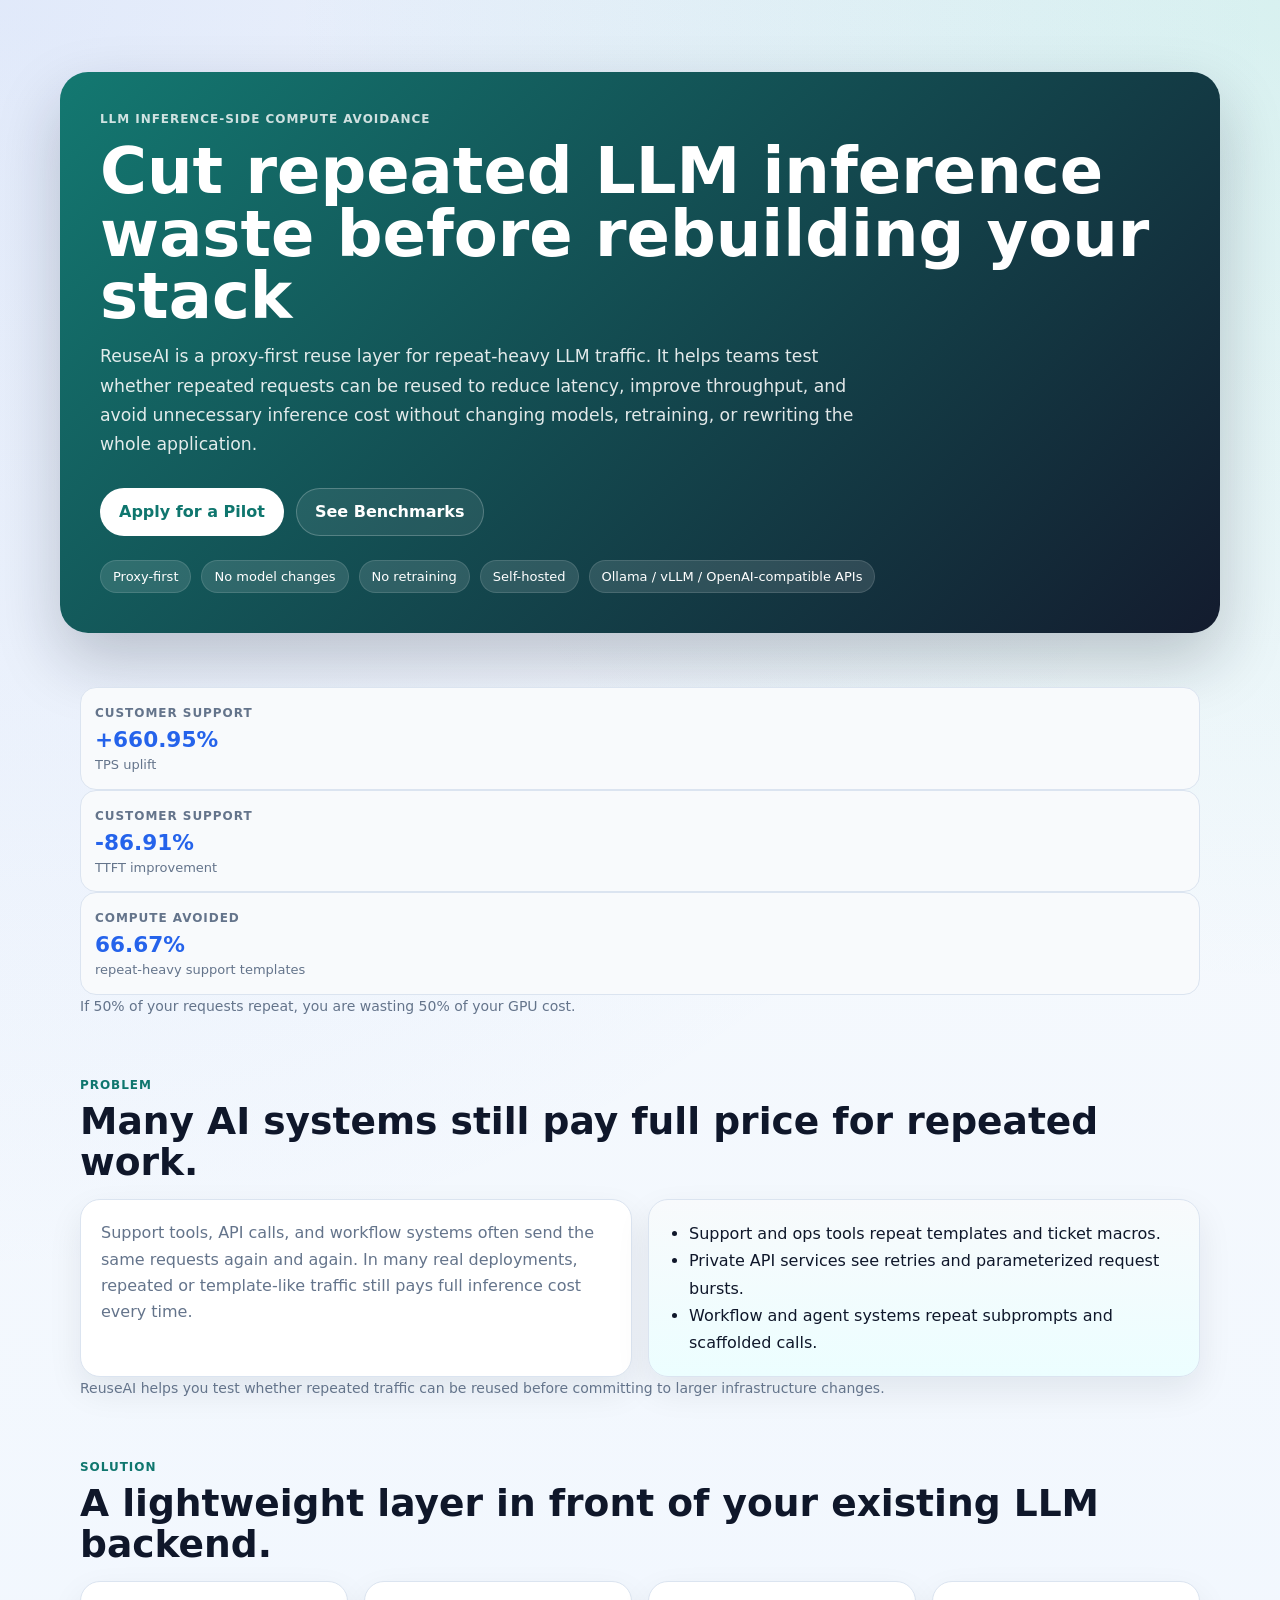
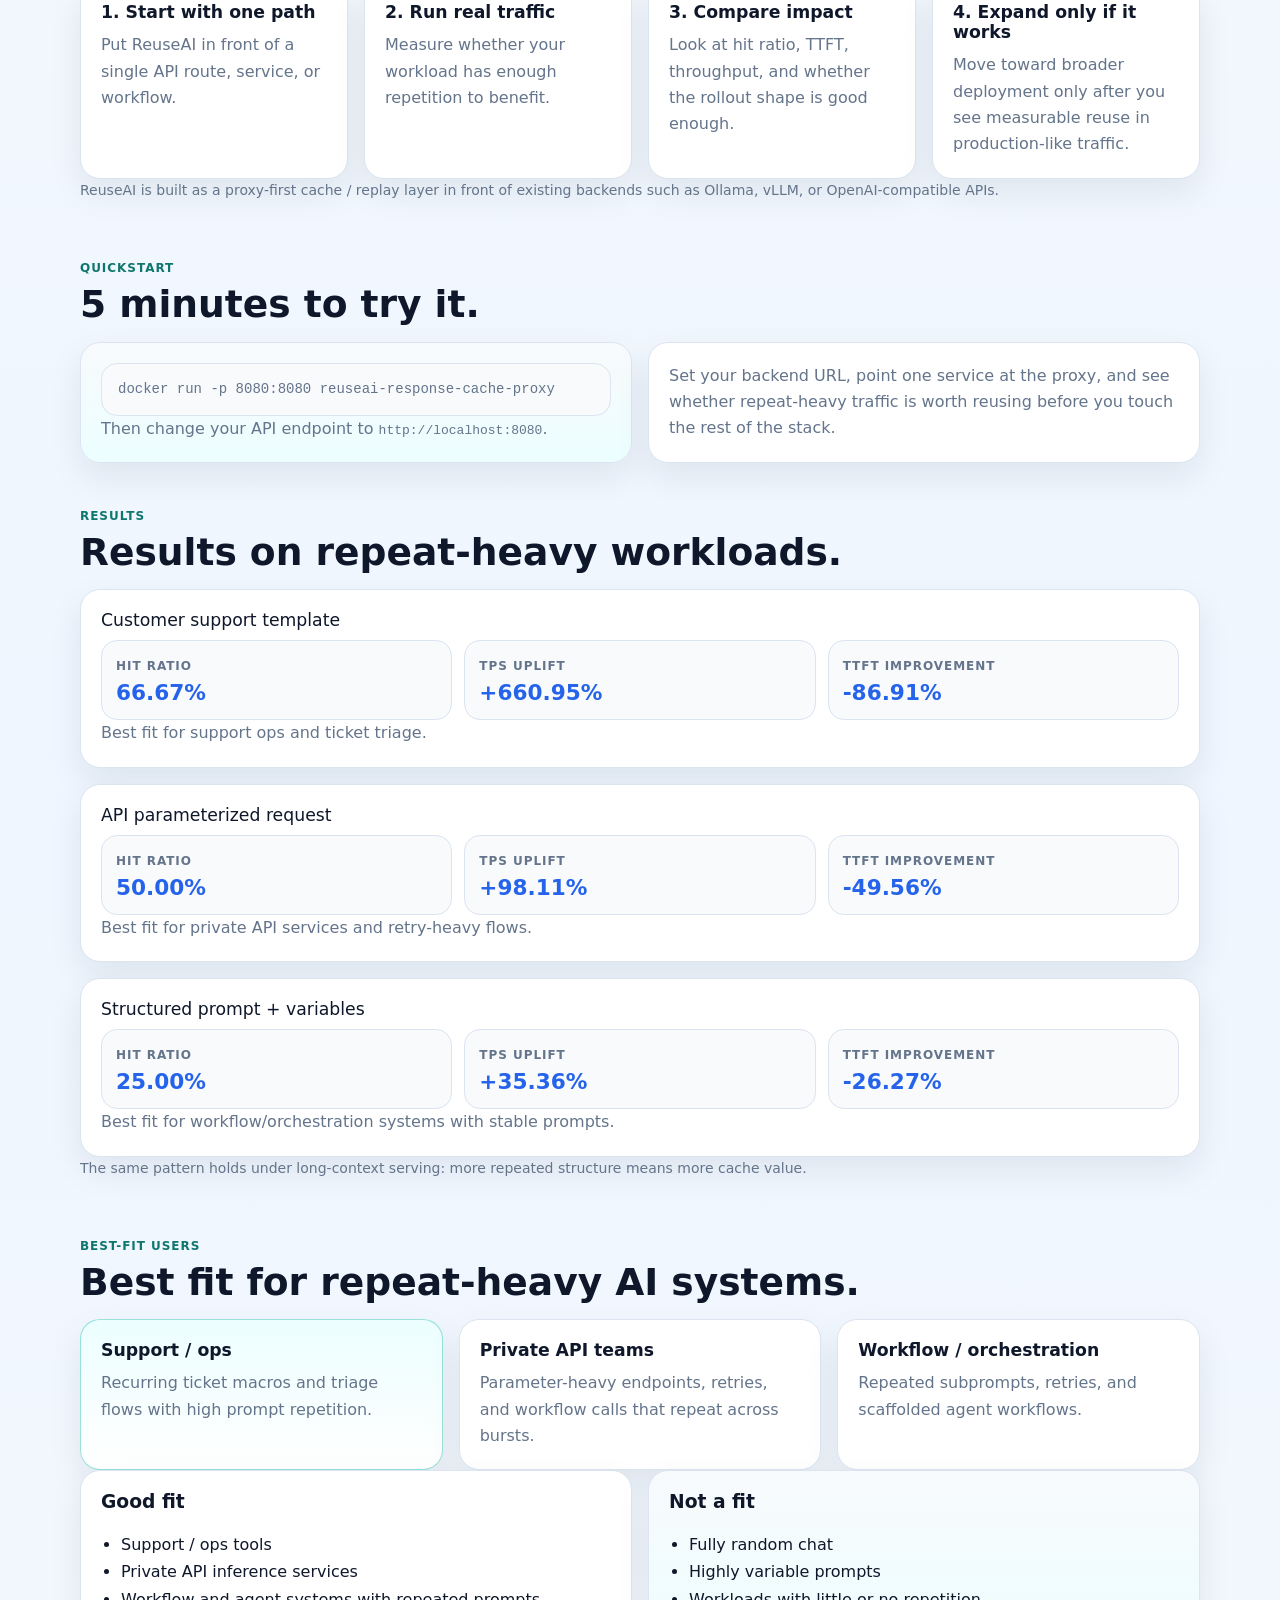
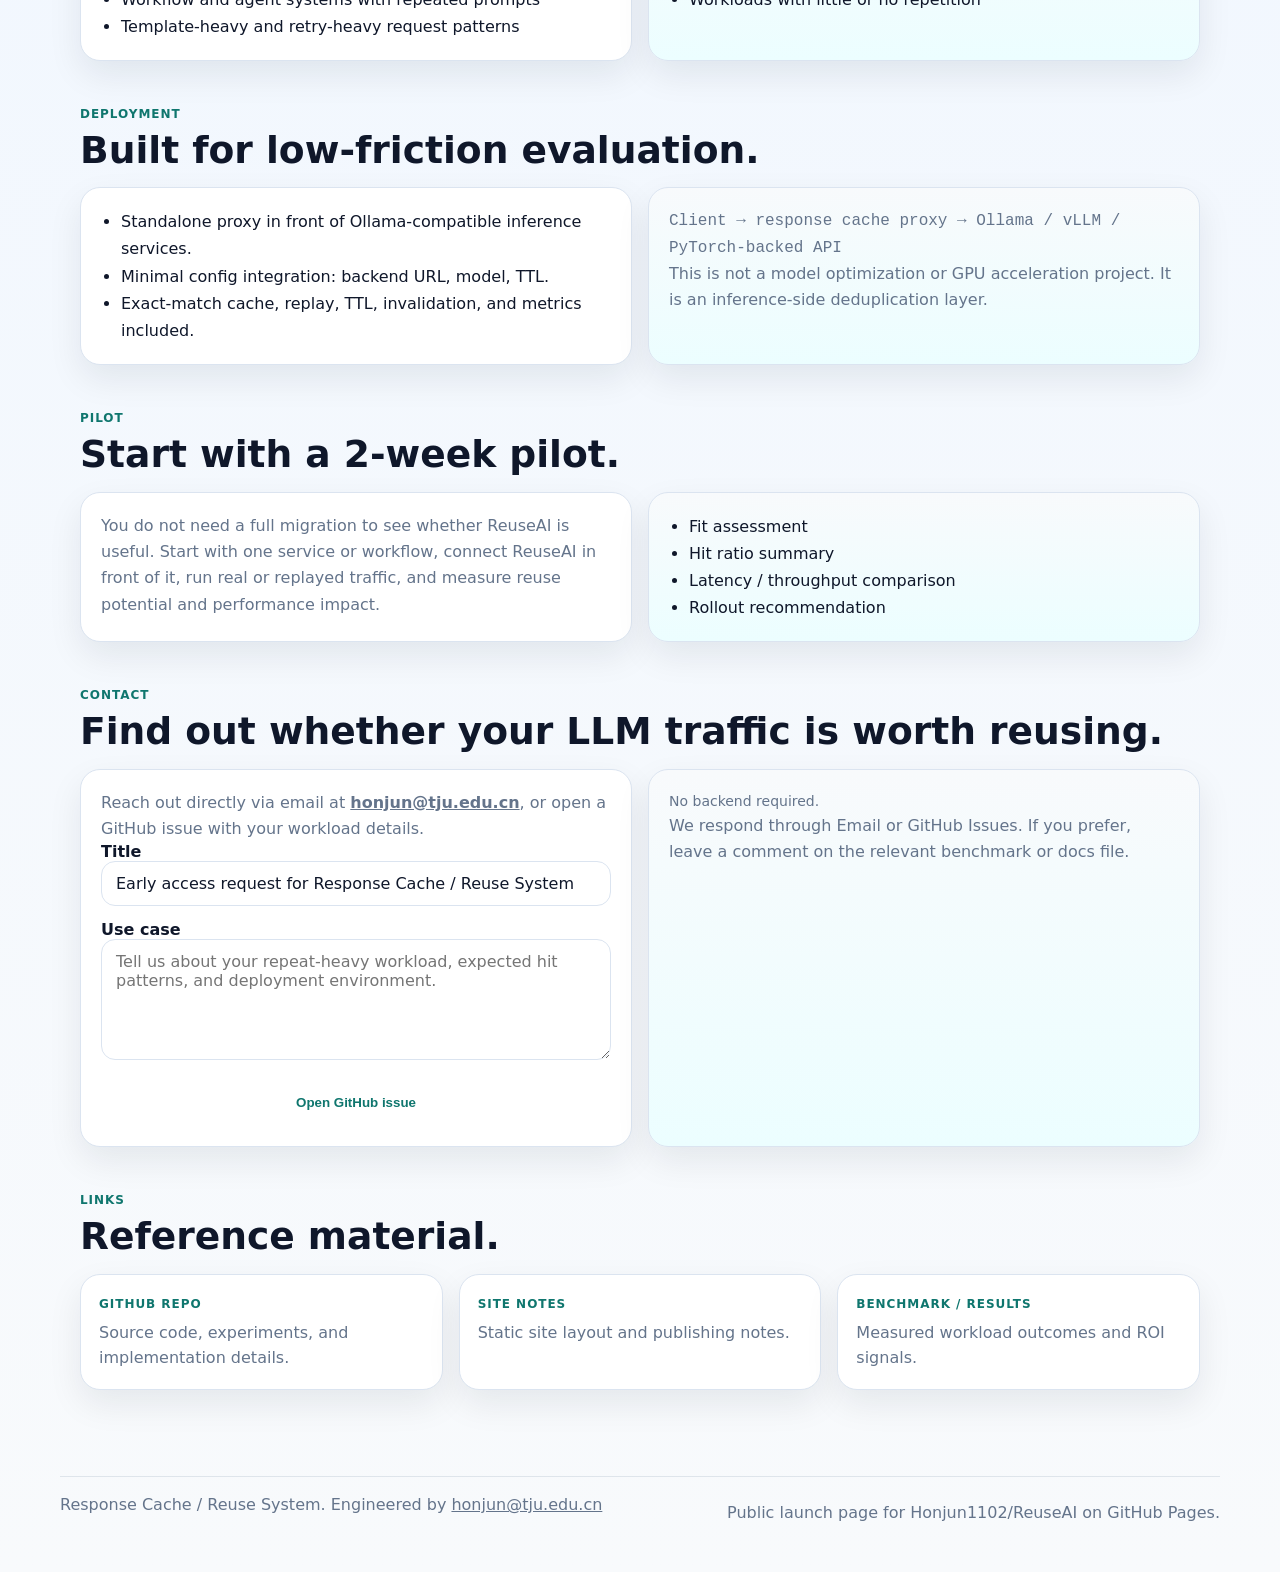
==== commit 580b7e7f: "Refine landing page conversion flow" ====
--- a/index.html
+++ b/index.html
@@ -18,64 +18,120 @@
   <header class="hero">
     <div class="hero__inner">
       <div class="eyebrow">LLM inference-side compute avoidance</div>
-      <h1>Stop Paying for Repeated LLM Requests</h1>
+      <h1>Cut repeated LLM inference waste before rebuilding your stack</h1>
       <p class="hero__lede">
-        Response Cache / Reuse System is a request-level cache / replay layer for repeat-heavy LLM traffic.
-        Lower token cost, reduce TTFT, and keep throughput high without changing the model.
+        ReuseAI is a proxy-first reuse layer for repeat-heavy LLM traffic. It helps teams test whether repeated
+        requests can be reused to reduce latency, improve throughput, and avoid unnecessary inference cost without
+        changing models, retraining, or rewriting the whole application.
       </p>
       <div class="hero__actions">
-        <a class="btn btn--primary" href="#contact">Get early access</a>
-        <a class="btn btn--ghost" href="#results">See results</a>
+        <a class="btn btn--primary" href="#contact">Apply for a Pilot</a>
+        <a class="btn btn--ghost" href="#results">See Benchmarks</a>
       </div>
       <div class="hero__meta">
         <span>Proxy-first</span>
         <span>No model changes</span>
+        <span>No retraining</span>
         <span>Self-hosted</span>
-        <span>Exact-match reuse</span>
+        <span>Ollama / vLLM / OpenAI-compatible APIs</span>
       </div>
     </div>
   </header>
 
   <main class="page">
+    <section class="section section--stats" id="results-summary">
+      <div class="metrics">
+        <article class="metric">
+          <span class="metric__label">Customer support</span>
+          <span class="metric__value">+660.95%</span>
+          <div class="metric__sub">TPS uplift</div>
+        </article>
+        <article class="metric">
+          <span class="metric__label">Customer support</span>
+          <span class="metric__value">-86.91%</span>
+          <div class="metric__sub">TTFT improvement</div>
+        </article>
+        <article class="metric">
+          <span class="metric__label">Compute avoided</span>
+          <span class="metric__value">66.67%</span>
+          <div class="metric__sub">repeat-heavy support templates</div>
+        </article>
+      </div>
+      <p class="section__note">
+        If 50% of your requests repeat, you are wasting 50% of your GPU cost.
+      </p>
+    </section>
+
     <section class="section" id="problem">
       <div class="section__heading">
         <span class="section__eyebrow">Problem</span>
-        <h2>Repeat requests still pay full inference cost.</h2>
+        <h2>Many AI systems still pay full price for repeated work.</h2>
       </div>
       <div class="grid grid--2">
         <article class="panel">
           <p>
-            Support macros, API retries, parameterized requests, and workflow prompts repeat constantly.
-            Every duplicate request burns tokens, adds latency, and consumes backend capacity.
-          </p>
-        </article>
-        <article class="panel panel--accent">
-          <ul class="checklist">
-            <li>Exact-match replay avoids re-running the same request.</li>
-            <li>Cache eligibility keeps behavior predictable.</li>
-            <li>Private API and workflow traffic show the clearest reuse patterns.</li>
-          </ul>
-        </article>
-      </div>
+            Support tools, API calls, and workflow systems often send the same requests again and again. In many
+            real deployments, repeated or template-like traffic still pays full inference cost every time.
+          </p>
+        </article>
+        <article class="panel panel--accent">
+          <ul class="checklist">
+            <li>Support and ops tools repeat templates and ticket macros.</li>
+            <li>Private API services see retries and parameterized request bursts.</li>
+            <li>Workflow and agent systems repeat subprompts and scaffolded calls.</li>
+          </ul>
+        </article>
+      </div>
+      <p class="section__note">
+        ReuseAI helps you test whether repeated traffic can be reused before committing to larger infrastructure
+        changes.
+      </p>
     </section>
 
     <section class="section" id="solution">
       <div class="section__heading">
         <span class="section__eyebrow">Solution</span>
-        <h2>Drop-in request-level cache / replay / reuse.</h2>
-      </div>
-      <div class="grid grid--3">
+        <h2>A lightweight layer in front of your existing LLM backend.</h2>
+      </div>
+      <div class="grid grid--4">
         <article class="feature">
-          <h3>Fingerprint</h3>
-          <p>Build an exact-match cache key from model, prompt, system prompt, and request params.</p>
+          <h3>1. Start with one path</h3>
+          <p>Put ReuseAI in front of a single API route, service, or workflow.</p>
         </article>
         <article class="feature">
-          <h3>Replay</h3>
-          <p>Return cached responses immediately when the same request repeats.</p>
+          <h3>2. Run real traffic</h3>
+          <p>Measure whether your workload has enough repetition to benefit.</p>
         </article>
         <article class="feature">
-          <h3>Eligibility</h3>
-          <p>Use cacheability policy, TTL, and invalidation to keep behavior predictable.</p>
+          <h3>3. Compare impact</h3>
+          <p>Look at hit ratio, TTFT, throughput, and whether the rollout shape is good enough.</p>
+        </article>
+        <article class="feature">
+          <h3>4. Expand only if it works</h3>
+          <p>Move toward broader deployment only after you see measurable reuse in production-like traffic.</p>
+        </article>
+      </div>
+      <p class="section__note">
+        ReuseAI is built as a proxy-first cache / replay layer in front of existing backends such as Ollama,
+        vLLM, or OpenAI-compatible APIs.
+      </p>
+    </section>
+
+    <section class="section" id="quickstart">
+      <div class="section__heading">
+        <span class="section__eyebrow">Quickstart</span>
+        <h2>5 minutes to try it.</h2>
+      </div>
+      <div class="grid grid--2">
+        <article class="panel panel--accent">
+          <p class="mono mono--block">docker run -p 8080:8080 reuseai-response-cache-proxy</p>
+          <p>Then change your API endpoint to <code>http://localhost:8080</code>.</p>
+        </article>
+        <article class="panel">
+          <p>
+            Set your backend URL, point one service at the proxy, and see whether repeat-heavy traffic is worth
+            reusing before you touch the rest of the stack.
+          </p>
         </article>
       </div>
     </section>
@@ -83,7 +139,7 @@
     <section class="section" id="results">
       <div class="section__heading">
         <span class="section__eyebrow">Results</span>
-        <h2>Repeat-heavy workloads show strong reuse.</h2>
+        <h2>Results on repeat-heavy workloads.</h2>
       </div>
       <div class="results-grid">
         <article class="result-card">
@@ -151,10 +207,10 @@
     <section class="section" id="users">
       <div class="section__heading">
         <span class="section__eyebrow">Best-fit users</span>
-        <h2>Who gets the first ROI.</h2>
+        <h2>Best fit for repeat-heavy AI systems.</h2>
       </div>
       <div class="grid grid--3">
-        <article class="persona">
+        <article class="persona persona--primary">
           <h3>Support / ops</h3>
           <p>Recurring ticket macros and triage flows with high prompt repetition.</p>
         </article>
@@ -162,17 +218,36 @@
           <h3>Private API teams</h3>
           <p>Parameter-heavy endpoints, retries, and workflow calls that repeat across bursts.</p>
         </article>
-        <article class="persona persona--primary">
+        <article class="persona">
           <h3>Workflow / orchestration</h3>
           <p>Repeated subprompts, retries, and scaffolded agent workflows.</p>
         </article>
       </div>
+      <div class="grid grid--2">
+        <article class="panel">
+          <h3>Good fit</h3>
+          <ul class="checklist">
+            <li>Support / ops tools</li>
+            <li>Private API inference services</li>
+            <li>Workflow and agent systems with repeated prompts</li>
+            <li>Template-heavy and retry-heavy request patterns</li>
+          </ul>
+        </article>
+        <article class="panel panel--accent">
+          <h3>Not a fit</h3>
+          <ul class="checklist">
+            <li>Fully random chat</li>
+            <li>Highly variable prompts</li>
+            <li>Workloads with little or no repetition</li>
+          </ul>
+        </article>
+      </div>
     </section>
 
     <section class="section" id="deployment">
       <div class="section__heading">
         <span class="section__eyebrow">Deployment</span>
-        <h2>Proxy-first, self-hosted, no model changes.</h2>
+        <h2>Built for low-friction evaluation.</h2>
       </div>
       <div class="grid grid--2">
         <article class="panel">
@@ -187,8 +262,31 @@
             Client &rarr; response cache proxy &rarr; Ollama / vLLM / PyTorch-backed API
           </p>
           <p>
-            This is an inference-side compute avoidance layer, not a model rewrite or kernel optimization project.
-          </p>
+            This is not a model optimization or GPU acceleration project. It is an inference-side deduplication layer.
+          </p>
+        </article>
+      </div>
+    </section>
+
+    <section class="section" id="pilot">
+      <div class="section__heading">
+        <span class="section__eyebrow">Pilot</span>
+        <h2>Start with a 2-week pilot.</h2>
+      </div>
+      <div class="grid grid--2">
+        <article class="panel">
+          <p>
+            You do not need a full migration to see whether ReuseAI is useful. Start with one service or workflow,
+            connect ReuseAI in front of it, run real or replayed traffic, and measure reuse potential and performance impact.
+          </p>
+        </article>
+        <article class="panel panel--accent">
+          <ul class="checklist">
+            <li>Fit assessment</li>
+            <li>Hit ratio summary</li>
+            <li>Latency / throughput comparison</li>
+            <li>Rollout recommendation</li>
+          </ul>
         </article>
       </div>
     </section>
@@ -196,7 +294,7 @@
     <section class="section" id="contact">
       <div class="section__heading">
         <span class="section__eyebrow">Contact</span>
-        <h2>Get early access.</h2>
+        <h2>Find out whether your LLM traffic is worth reusing.</h2>
       </div>
       <div class="grid grid--2">
         <article class="panel">
--- a/styles.css
+++ b/styles.css
@@ -163,6 +163,10 @@
   line-height: 1.6;
 }
 
+.section--stats {
+  margin-top: 12px;
+}
+
 .grid {
   display: grid;
   gap: 16px;
@@ -174,6 +178,10 @@
 
 .grid--3 {
   grid-template-columns: repeat(3, minmax(0, 1fr));
+}
+
+.grid--4 {
+  grid-template-columns: repeat(4, minmax(0, 1fr));
 }
 
 .panel,
@@ -254,6 +262,13 @@
   color: var(--brand-2);
 }
 
+.metric__sub {
+  margin-top: 4px;
+  color: var(--muted);
+  font-size: 13px;
+  line-height: 1.45;
+}
+
 .link-card {
   display: block;
   text-decoration: none;
@@ -284,6 +299,16 @@
 
 .mono {
   font-family: ui-monospace, SFMono-Regular, Menlo, Monaco, Consolas, monospace;
+}
+
+.mono--block {
+  display: block;
+  padding: 14px 16px;
+  border-radius: var(--radius-md);
+  background: #f8fafc;
+  border: 1px solid var(--border);
+  font-size: 14px;
+  overflow-x: auto;
 }
 
 .contact-form {
@@ -337,6 +362,7 @@
 @media (max-width: 920px) {
   .grid--2,
   .grid--3,
+  .grid--4,
   .metric-row {
     grid-template-columns: 1fr;
   }
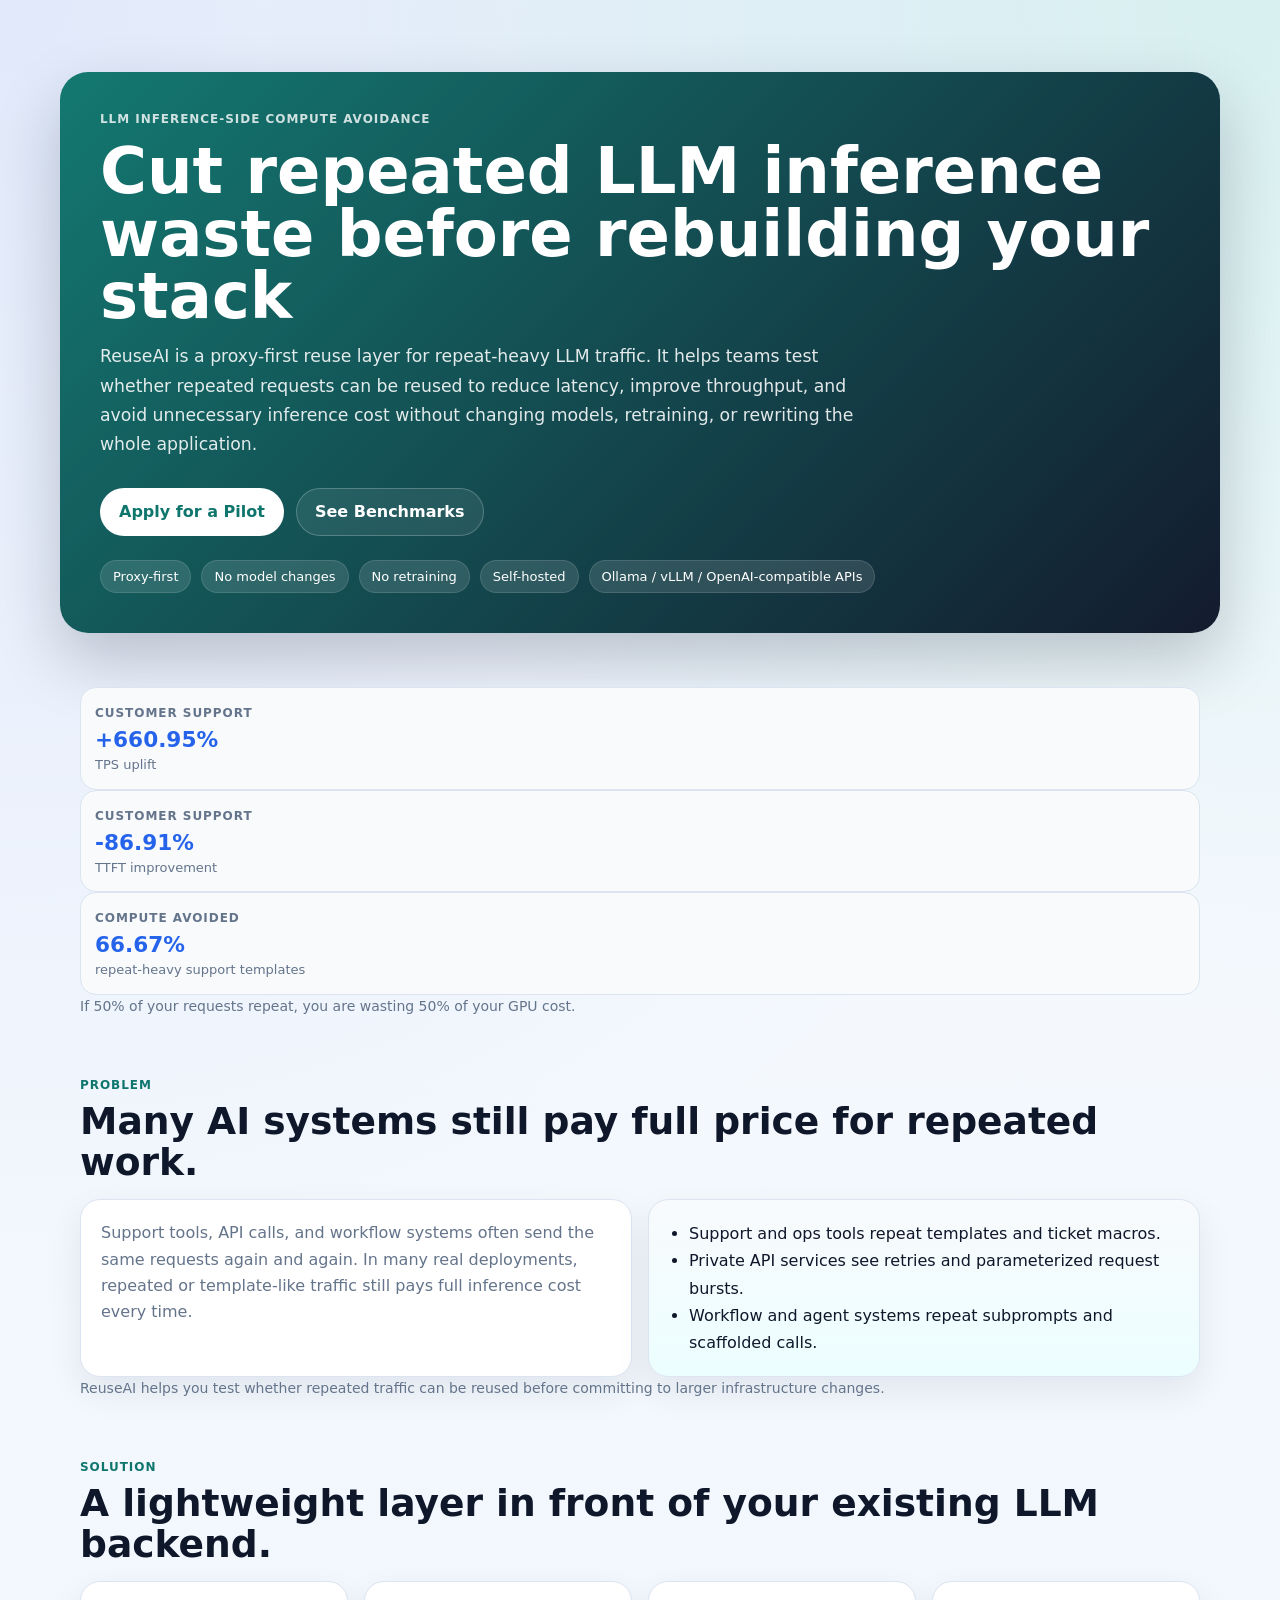
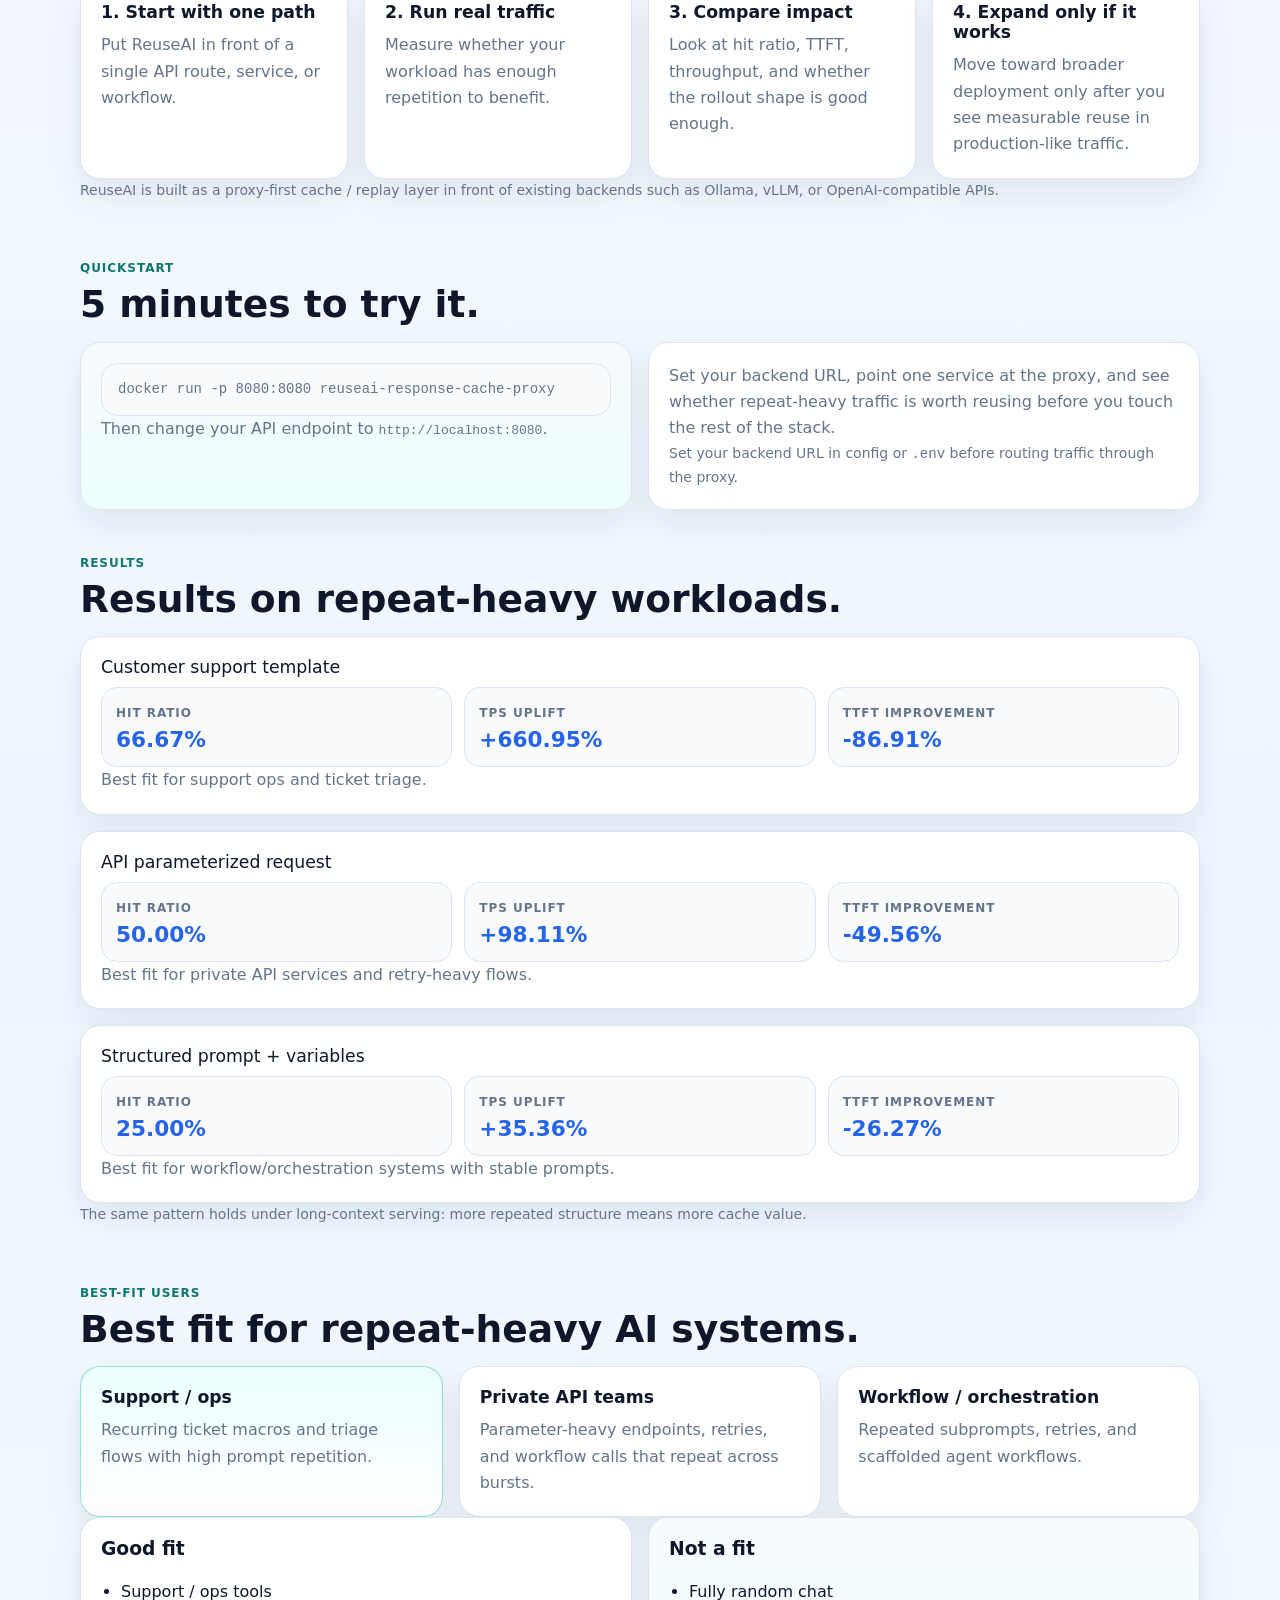
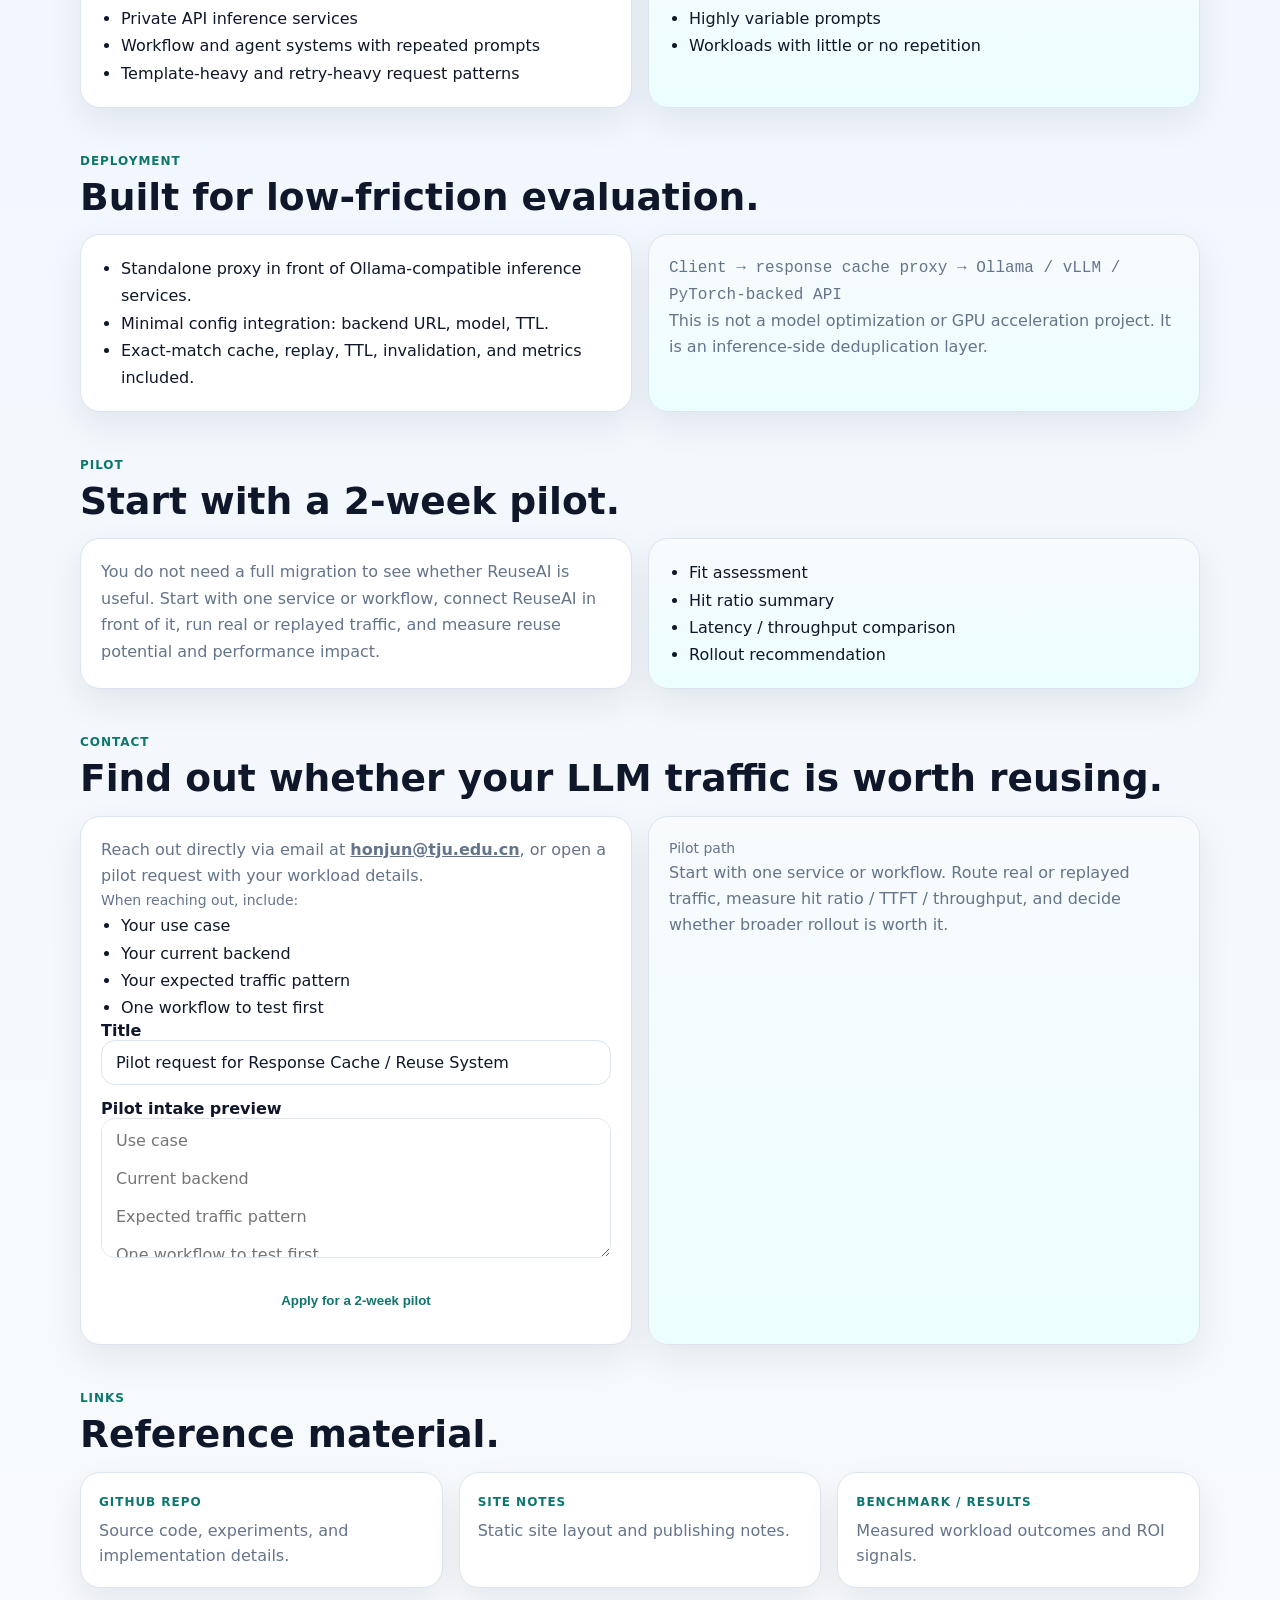
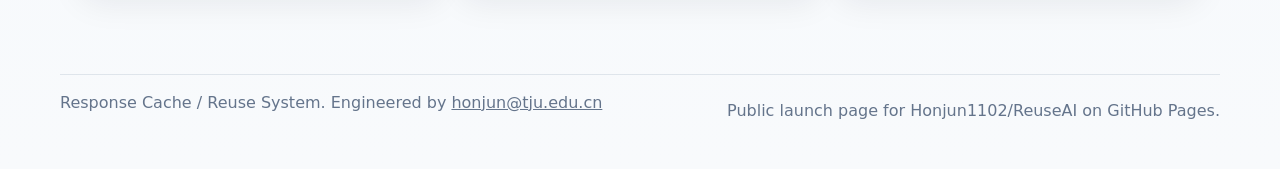
==== commit 09c8bbc8: "Refine public CTA and quickstart guidance" ====
--- a/index.html
+++ b/index.html
@@ -132,6 +132,9 @@
             Set your backend URL, point one service at the proxy, and see whether repeat-heavy traffic is worth
             reusing before you touch the rest of the stack.
           </p>
+          <p class="section__note">
+            Set your backend URL in config or <code>.env</code> before routing traffic through the proxy.
+          </p>
         </article>
       </div>
     </section>
@@ -298,24 +301,38 @@
       </div>
       <div class="grid grid--2">
         <article class="panel">
-          <p>Reach out directly via email at <a href="mailto:honjun@tju.edu.cn" style="font-weight: bold; text-decoration: underline;">honjun@tju.edu.cn</a>, or open a GitHub issue with your workload details.</p>
+          <p>
+            Reach out directly via email at <a href="mailto:honjun@tju.edu.cn" style="font-weight: bold; text-decoration: underline;">honjun@tju.edu.cn</a>,
+            or open a pilot request with your workload details.
+          </p>
+          <p class="section__note">When reaching out, include:</p>
+          <ul class="checklist">
+            <li>Your use case</li>
+            <li>Your current backend</li>
+            <li>Your expected traffic pattern</li>
+            <li>One workflow to test first</li>
+          </ul>
 
           <form class="contact-form" action="https://github.com/Honjun1102/Reuseai-site/issues/new" method="get" target="_blank" rel="noreferrer">
             <input type="hidden" name="labels" value="early-access" />
+            <input type="hidden" name="body" value="Use case:%0A%0ACurrent backend:%0A%0AExpected traffic pattern:%0A%0AOne workflow to test first:%0A" />
             <div class="form-group">
               <label for="issue-title">Title</label>
-              <input type="text" id="issue-title" name="title" value="Early access request for Response Cache / Reuse System" />
+              <input type="text" id="issue-title" name="title" value="Pilot request for Response Cache / Reuse System" />
             </div>
             <div class="form-group">
-              <label for="issue-body">Use case</label>
-              <textarea id="issue-body" name="body" rows="5" placeholder="Tell us about your repeat-heavy workload, expected hit patterns, and deployment environment."></textarea>
-            </div>
-            <button class="btn btn--primary" type="submit">Open GitHub issue</button>
+              <label for="issue-body">Pilot intake preview</label>
+              <textarea id="issue-body" rows="6" placeholder="Use case&#10;&#10;Current backend&#10;&#10;Expected traffic pattern&#10;&#10;One workflow to test first"></textarea>
+            </div>
+            <button class="btn btn--primary" type="submit">Apply for a 2-week pilot</button>
           </form>
         </article>
         <article class="panel panel--accent">
-          <p class="section__note">No backend required.</p>
-          <p>We respond through Email or GitHub Issues. If you prefer, leave a comment on the relevant benchmark or docs file.</p>
+          <p class="section__note">Pilot path</p>
+          <p>
+            Start with one service or workflow. Route real or replayed traffic, measure hit ratio / TTFT / throughput,
+            and decide whether broader rollout is worth it.
+          </p>
         </article>
       </div>
     </section>
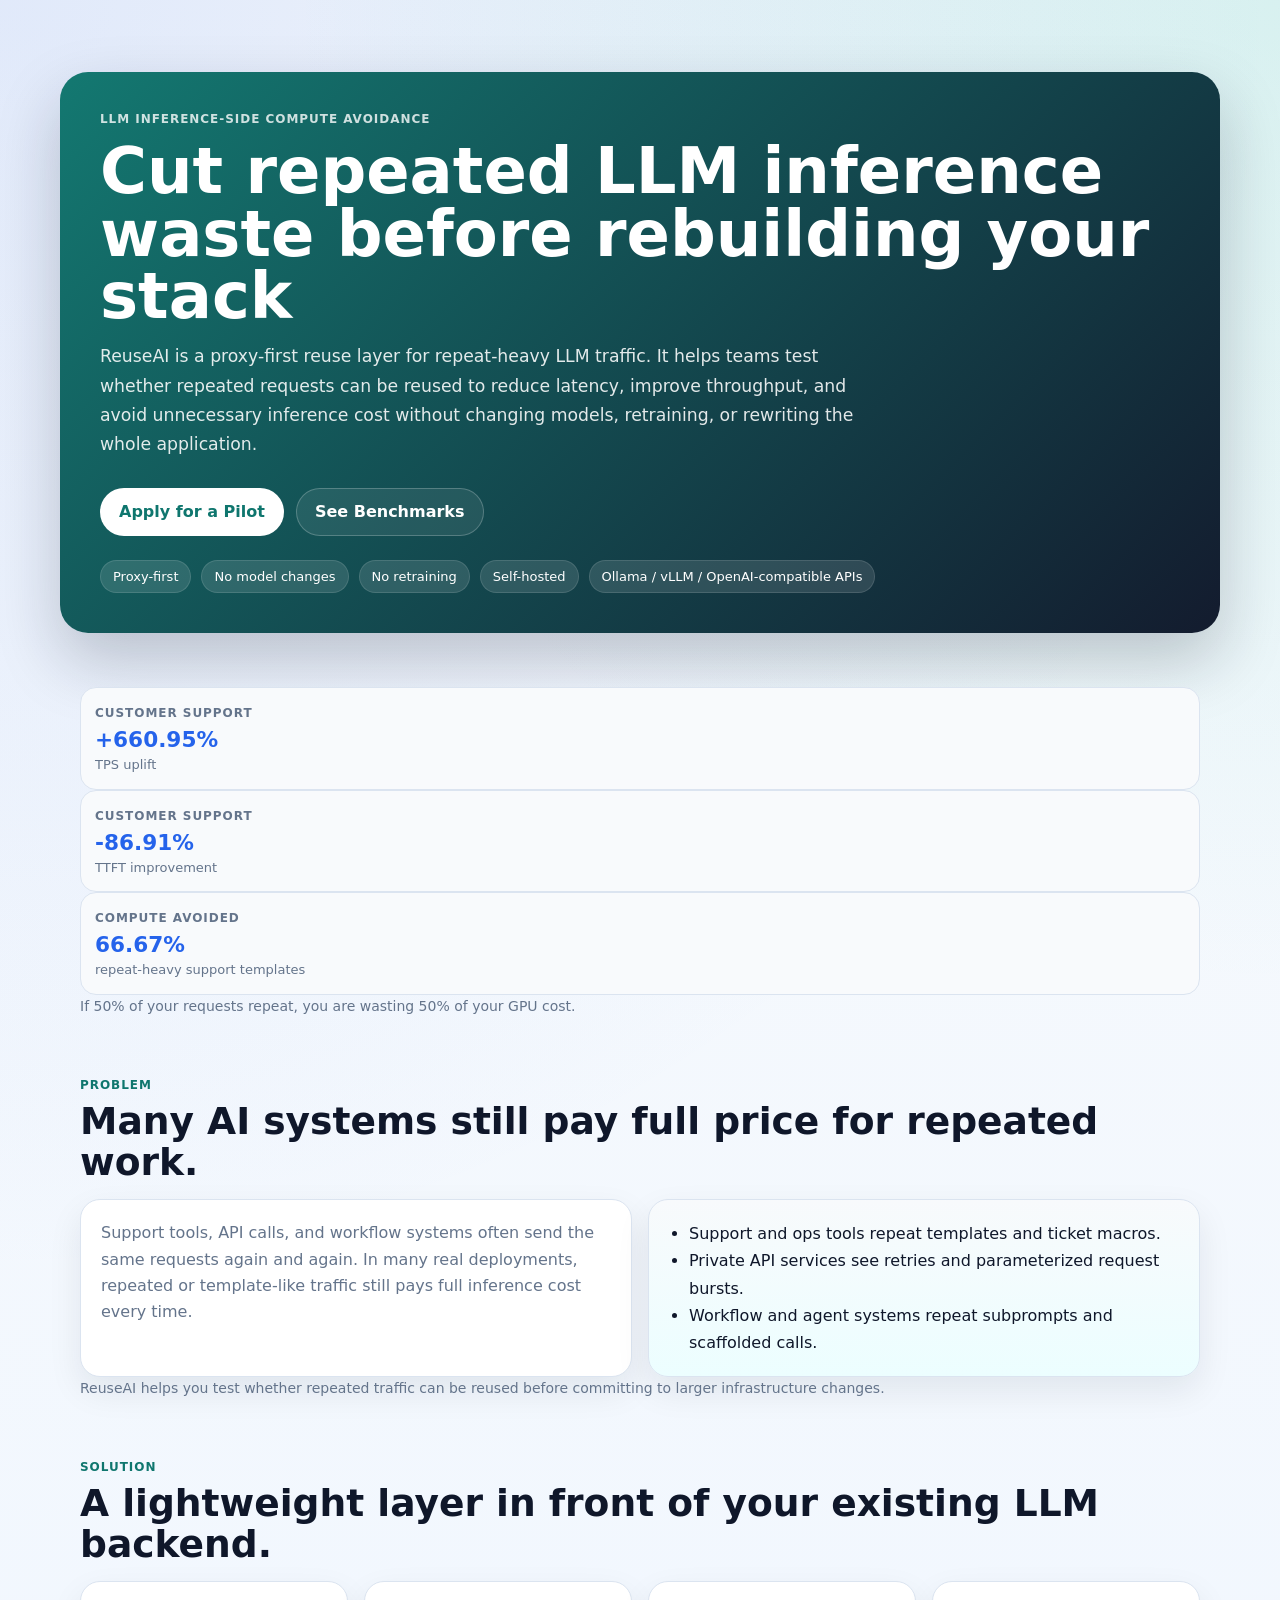
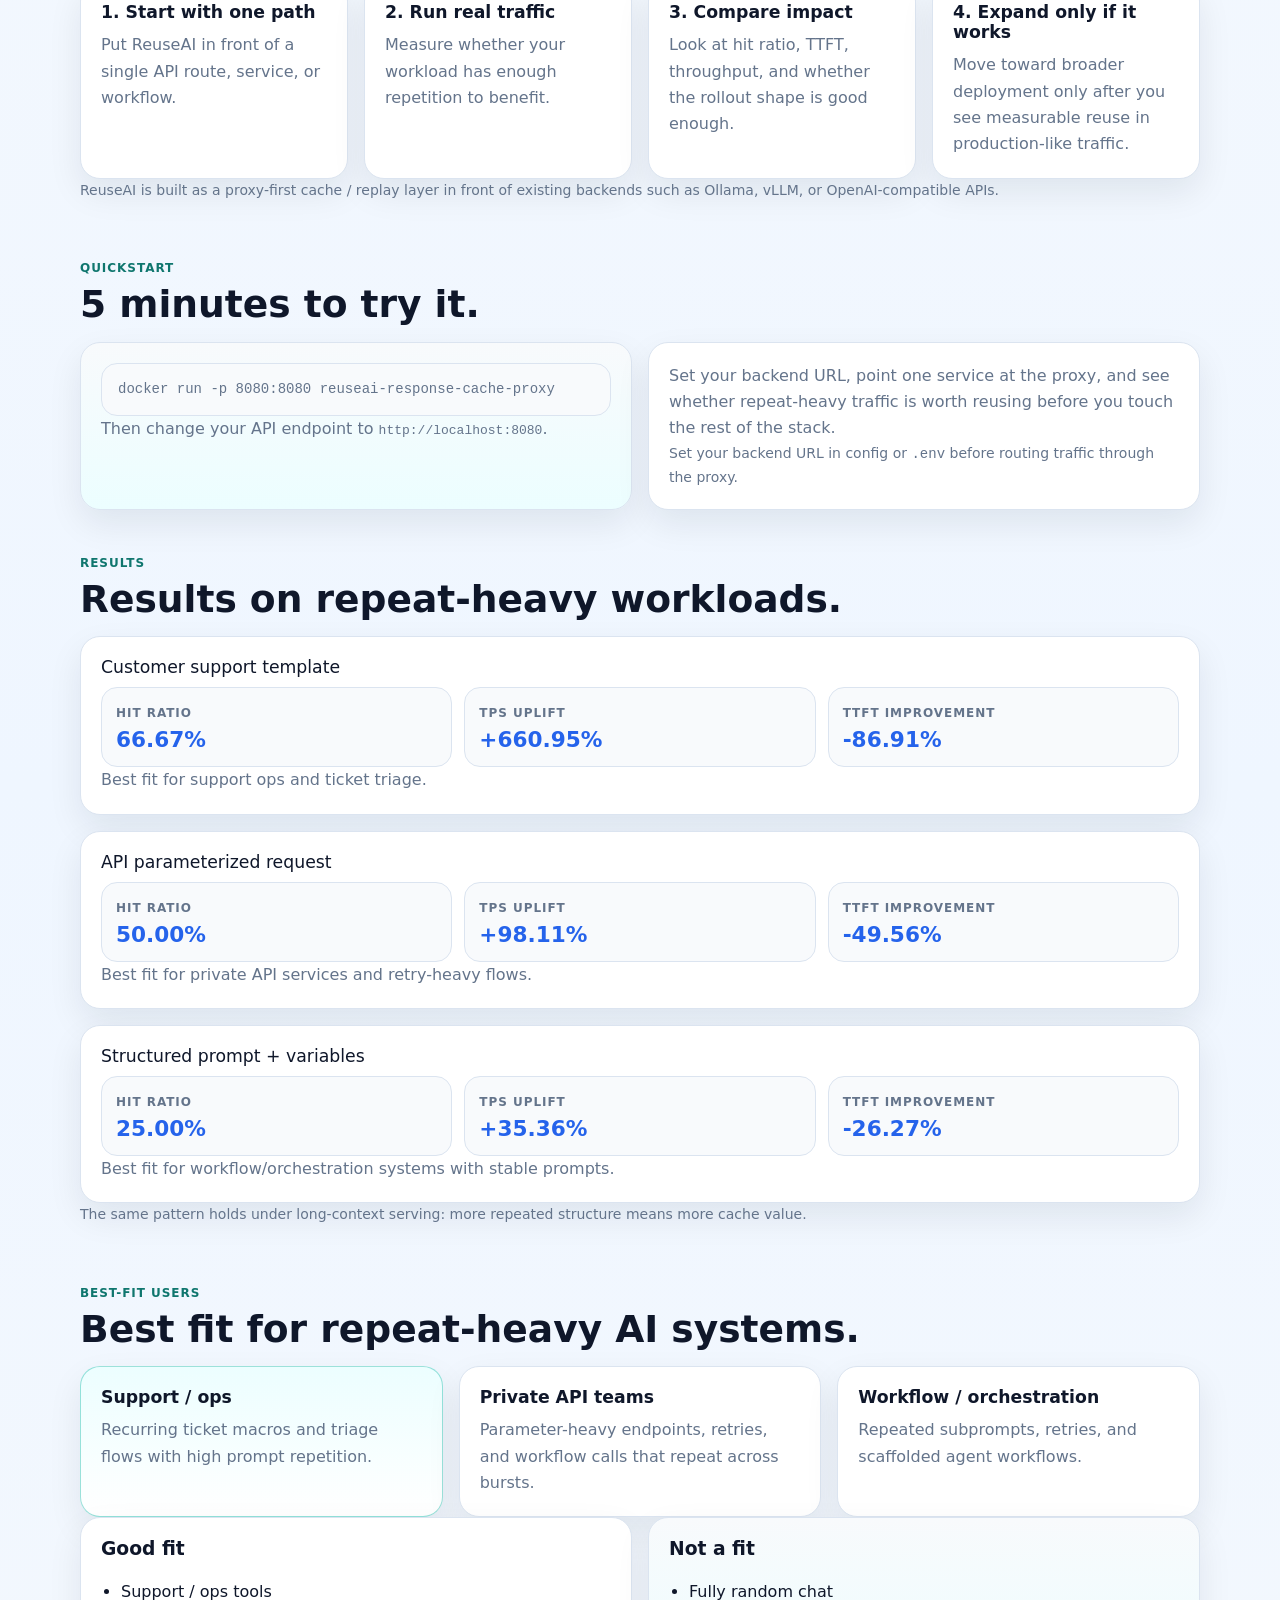
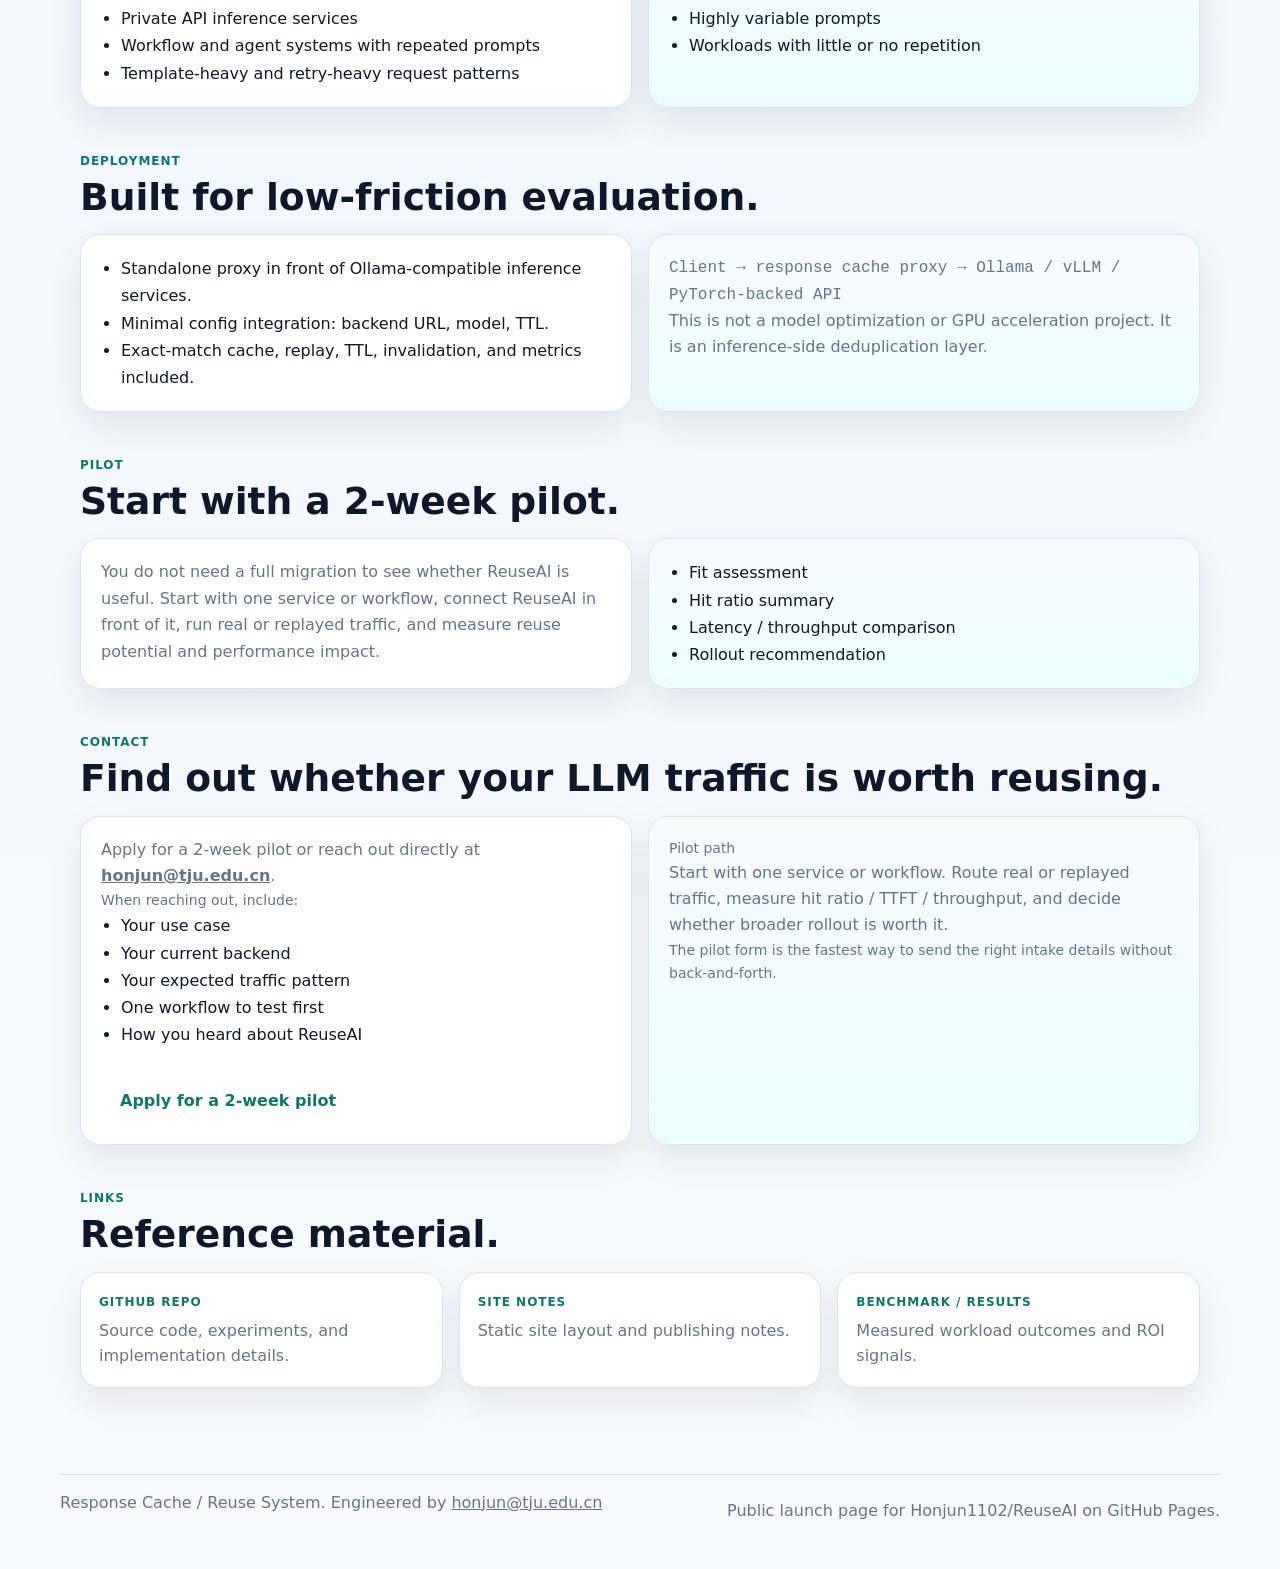
==== commit 4a0e2bc3: "Switch public pilot CTA to Google Form" ====
--- a/index.html
+++ b/index.html
@@ -302,8 +302,8 @@
       <div class="grid grid--2">
         <article class="panel">
           <p>
-            Reach out directly via email at <a href="mailto:honjun@tju.edu.cn" style="font-weight: bold; text-decoration: underline;">honjun@tju.edu.cn</a>,
-            or open a pilot request with your workload details.
+            Apply for a 2-week pilot or reach out directly at
+            <a href="mailto:honjun@tju.edu.cn" style="font-weight: bold; text-decoration: underline;">honjun@tju.edu.cn</a>.
           </p>
           <p class="section__note">When reaching out, include:</p>
           <ul class="checklist">
@@ -311,27 +311,20 @@
             <li>Your current backend</li>
             <li>Your expected traffic pattern</li>
             <li>One workflow to test first</li>
-          </ul>
-
-          <form class="contact-form" action="https://github.com/Honjun1102/Reuseai-site/issues/new" method="get" target="_blank" rel="noreferrer">
-            <input type="hidden" name="labels" value="early-access" />
-            <input type="hidden" name="body" value="Use case:%0A%0ACurrent backend:%0A%0AExpected traffic pattern:%0A%0AOne workflow to test first:%0A" />
-            <div class="form-group">
-              <label for="issue-title">Title</label>
-              <input type="text" id="issue-title" name="title" value="Pilot request for Response Cache / Reuse System" />
-            </div>
-            <div class="form-group">
-              <label for="issue-body">Pilot intake preview</label>
-              <textarea id="issue-body" rows="6" placeholder="Use case&#10;&#10;Current backend&#10;&#10;Expected traffic pattern&#10;&#10;One workflow to test first"></textarea>
-            </div>
-            <button class="btn btn--primary" type="submit">Apply for a 2-week pilot</button>
-          </form>
+            <li>How you heard about ReuseAI</li>
+          </ul>
+          <div class="hero__actions">
+            <a class="btn btn--primary" href="https://docs.google.com/forms/d/e/1FAIpQLSf8oMa2Tu9BERHmj2BPpcW3IC0X3e8cQDPGLPkLi2eGYU-Hkw/viewform" target="_blank" rel="noreferrer">Apply for a 2-week pilot</a>
+          </div>
         </article>
         <article class="panel panel--accent">
           <p class="section__note">Pilot path</p>
           <p>
             Start with one service or workflow. Route real or replayed traffic, measure hit ratio / TTFT / throughput,
             and decide whether broader rollout is worth it.
+          </p>
+          <p class="section__note">
+            The pilot form is the fastest way to send the right intake details without back-and-forth.
           </p>
         </article>
       </div>
